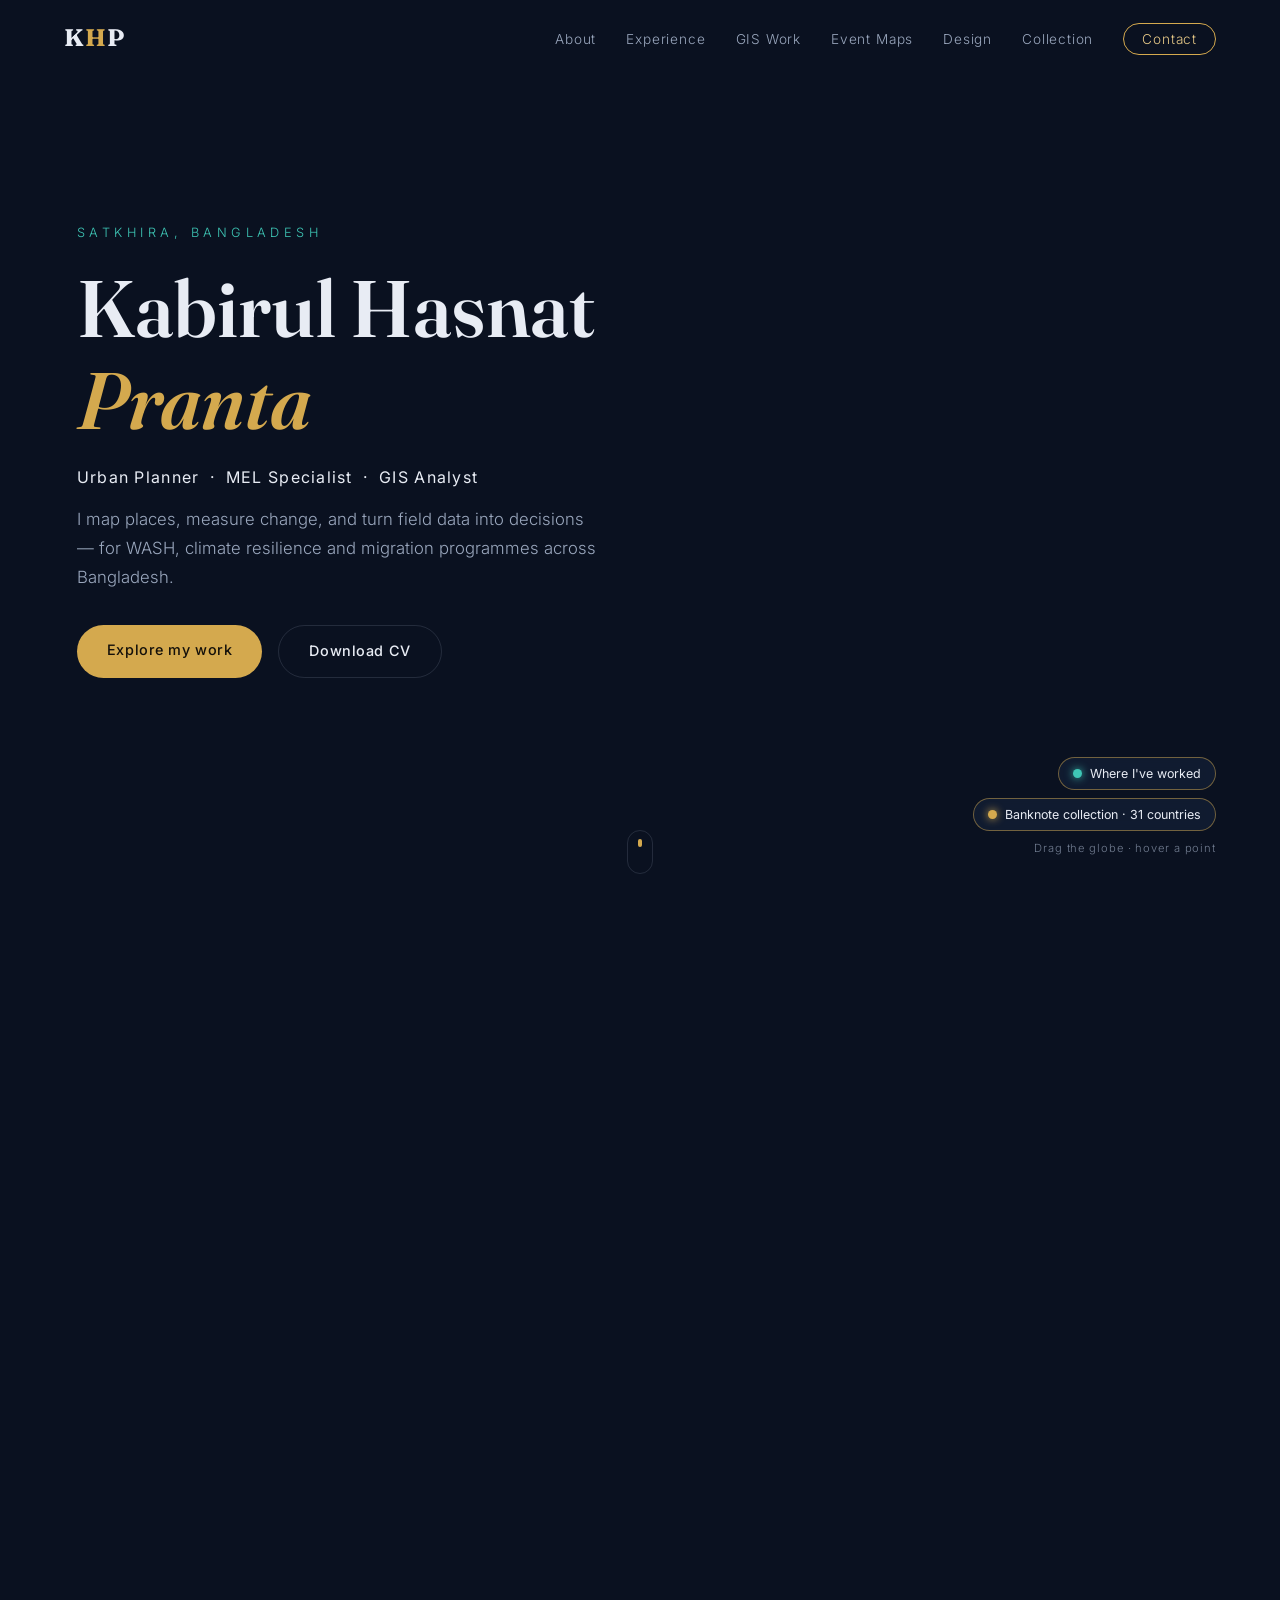
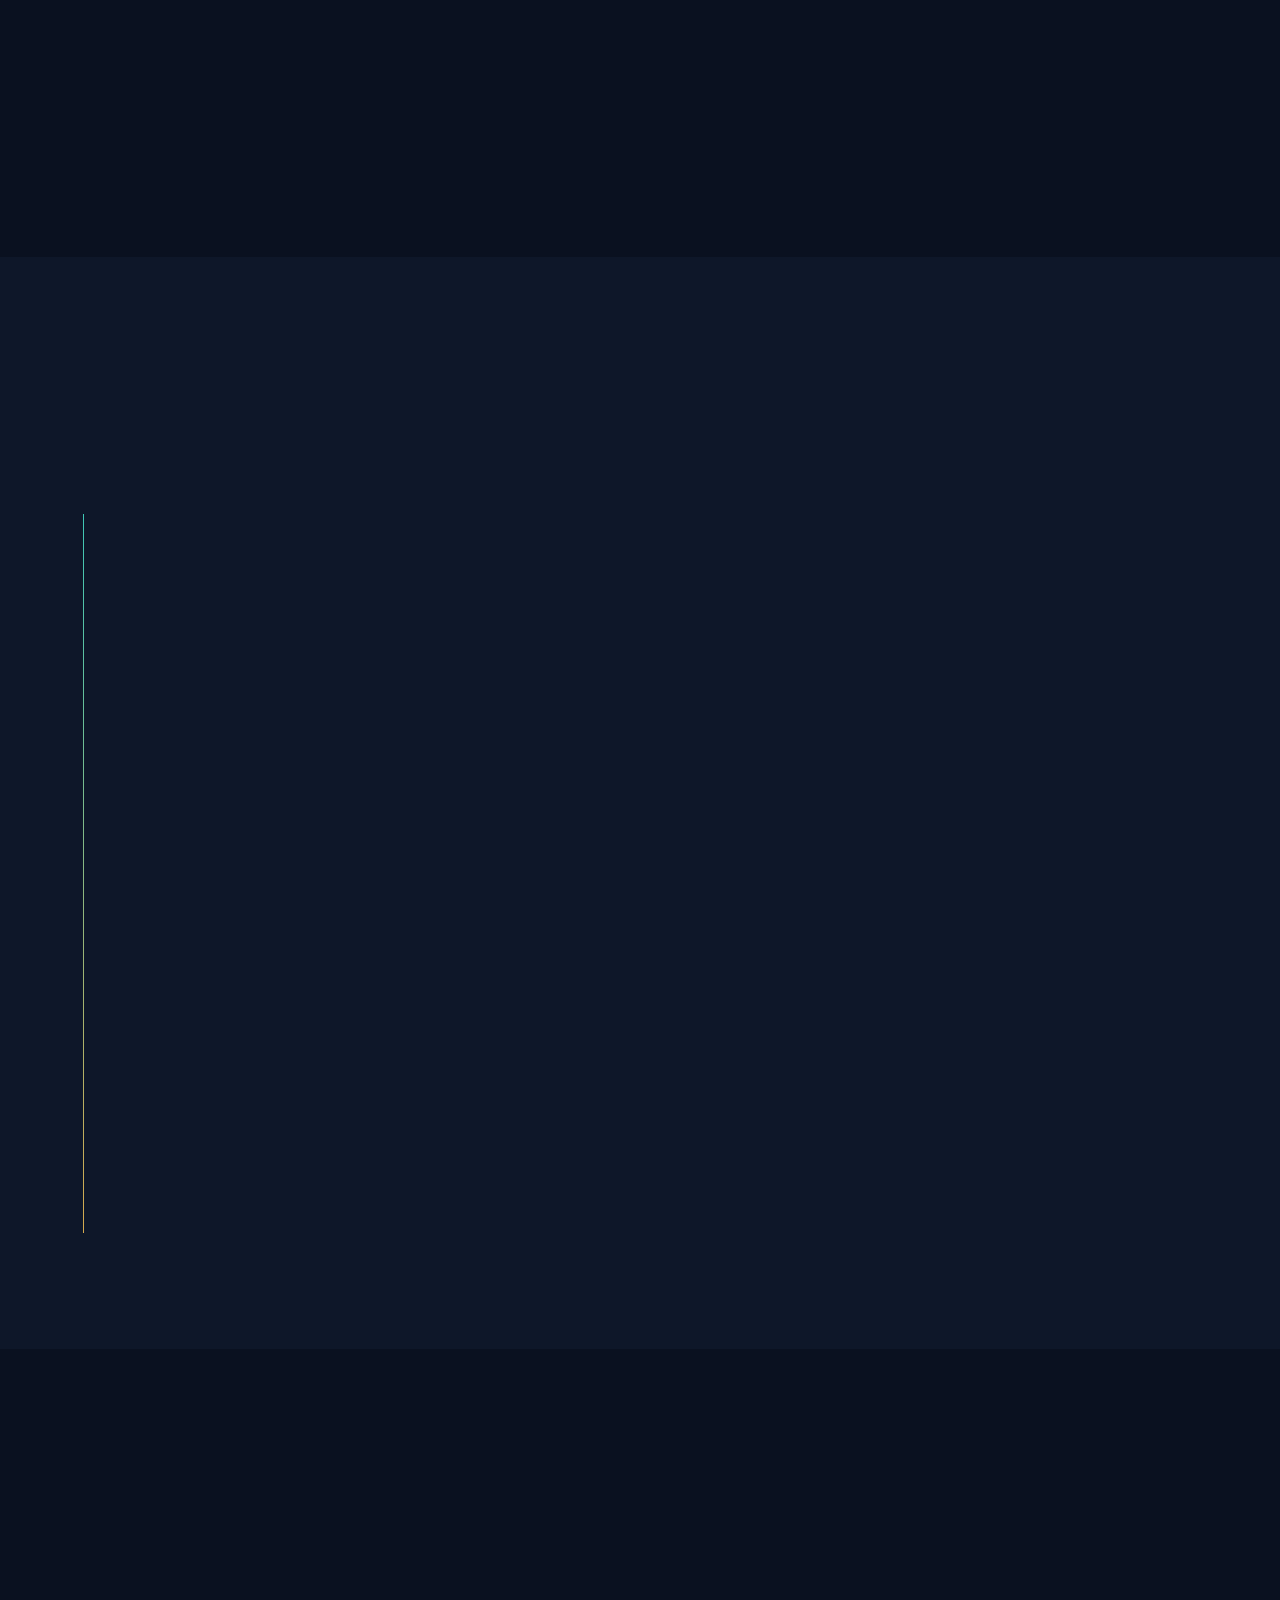
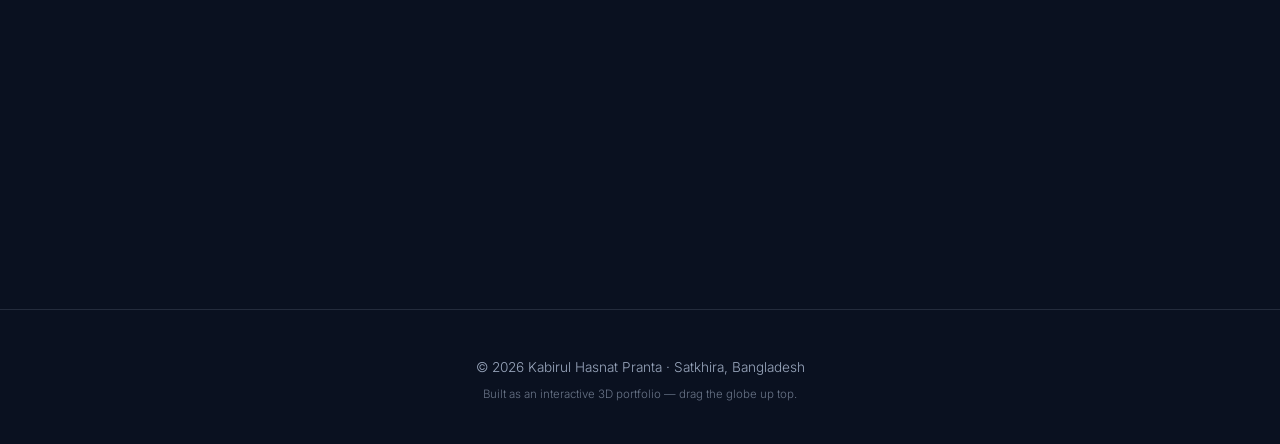
==== index.html @ 781f03a2 "3D interactive portfolio site Co-Authored-By: Claude Fable 5 <noreply@anthropic.com>" ====
<!DOCTYPE html>
<html lang="en">
<head>
<meta charset="UTF-8">
<meta name="viewport" content="width=device-width, initial-scale=1.0">
<title>Kabirul Hasnat Pranta — Urban Planner · MEL Specialist · GIS Analyst</title>
<meta name="description" content="Portfolio of Kabirul Hasnat Pranta — urban planner and MEL specialist working in WASH, climate change and migration. GIS mapping, data visualization, event map design and a world banknote collection.">
<link rel="preconnect" href="https://fonts.googleapis.com">
<link rel="preconnect" href="https://fonts.gstatic.com" crossorigin>
<link href="https://fonts.googleapis.com/css2?family=Fraunces:opsz,wght@9..144,400;9..144,600;9..144,700&family=Inter:wght@300;400;500;600&display=swap" rel="stylesheet">
<link rel="stylesheet" href="css/style.css">
<link rel="icon" href="data:image/svg+xml,<svg xmlns='http://www.w3.org/2000/svg' viewBox='0 0 100 100'><text y='0.9em' font-size='90'>🌏</text></svg>">
</head>
<body>

<div id="progress-bar"></div>

<nav id="navbar">
  <a href="#top" class="nav-logo">K<span>H</span>P</a>
  <button id="nav-toggle" aria-label="Menu"><span></span><span></span><span></span></button>
  <ul id="nav-links">
    <li><a href="#about">About</a></li>
    <li><a href="#experience">Experience</a></li>
    <li><a href="#gis">GIS Work</a></li>
    <li><a href="#eventmaps">Event Maps</a></li>
    <li><a href="#design">Design</a></li>
    <li><a href="#collection">Collection</a></li>
    <li><a href="#contact" class="nav-cta">Contact</a></li>
  </ul>
</nav>

<!-- ============ HERO ============ -->
<header id="top" class="hero">
  <canvas id="globe-canvas"></canvas>
  <div id="globe-tooltip" role="tooltip"></div>

  <div class="hero-content">
    <p class="hero-kicker">Satkhira, Bangladesh</p>
    <h1>Kabirul Hasnat<br><em>Pranta</em></h1>
    <p class="hero-roles">Urban Planner &nbsp;·&nbsp; MEL Specialist &nbsp;·&nbsp; GIS Analyst</p>
    <p class="hero-tagline">I map places, measure change, and turn field data into decisions —
    for WASH, climate resilience and migration programmes across Bangladesh.</p>
    <div class="hero-actions">
      <a class="btn btn-primary" href="#gis">Explore my work</a>
      <a class="btn btn-ghost" href="assets/files/Kabirul_Hasnat_Pranta_CV.pdf" download>Download CV</a>
    </div>
  </div>

  <div class="globe-legend">
    <button class="legend-btn active" data-layer="work"><span class="dot dot-teal"></span>Where I've worked</button>
    <button class="legend-btn active" data-layer="notes"><span class="dot dot-gold"></span>Banknote collection · 31 countries</button>
    <p class="globe-hint">Drag the globe · hover a point</p>
  </div>

  <a href="#about" class="scroll-cue" aria-label="Scroll down"><span></span></a>
</header>

<main>

<!-- ============ ABOUT ============ -->
<section id="about" class="section">
  <div class="section-head reveal">
    <p class="section-kicker">01 — About</p>
    <h2>Planning with evidence,<br>from the ward level up</h2>
  </div>
  <div class="about-grid">
    <div class="about-text reveal">
      <p>I'm an urban and regional planner (B.URP, KUET) with <strong>6+ years across NGOs and consultancies</strong>,
      currently coordinating Monitoring, Evaluation &amp; Learning for <strong>GO4IMPact</strong> — a WaterAid–Swisscontact
      consortium programme funded by the Embassy of Switzerland — at Rupantar.</p>
      <p>My work sits where field reality meets data: designing MEL frameworks and survey tools, running data collection
      with ODK and KoboToolbox, analysing results in SPSS, and turning it all into maps, dashboards and reports that
      stakeholders actually use — from union parishads to international donors.</p>
      <p>Before this I worked as an urban planner on <strong>feasibility studies and GIS mapping projects</strong> for
      Dhaka's city corporations, the Rural Electrification Board, Bangladesh Red Crescent Society and the Urban
      Development Directorate — including drone surveys for the Bangladesh Coast Guard.</p>
    </div>
    <div class="about-stats reveal">
      <div class="stat-card"><span class="stat-num" data-count="6">0</span><span class="stat-plus">+</span><p>years of professional experience</p></div>
      <div class="stat-card"><span class="stat-num" data-count="15">0</span><span class="stat-plus">+</span><p>development &amp; infrastructure projects</p></div>
      <div class="stat-card"><span class="stat-num" data-count="25">0</span><span class="stat-plus">+</span><p>five-star freelance map commissions</p></div>
      <div class="stat-card"><span class="stat-num" data-count="145">0</span><span class="stat-plus"></span><p>banknotes catalogued from 31 countries</p></div>
    </div>
  </div>
  <div class="skills-band reveal">
    <div class="skill-group"><h4>Spatial</h4><p>ArcGIS · QGIS · ERDAS Imagine · Google Earth Engine · AutoCAD · Pix4D · Agisoft Metashape</p></div>
    <div class="skill-group"><h4>Data &amp; MEL</h4><p>SPSS · MS Access · ODK · KoboToolbox · Mergin Maps · Logical frameworks · Indicator design</p></div>
    <div class="skill-group"><h4>Design &amp; Reporting</h4><p>Adobe Photoshop · Illustrator · InDesign · Report writing · Data visualization</p></div>
  </div>
</section>

<!-- ============ EXPERIENCE ============ -->
<section id="experience" class="section section-alt">
  <div class="section-head reveal">
    <p class="section-kicker">02 — Experience</p>
    <h2>Where I've worked</h2>
  </div>
  <div class="timeline">
    <div class="timeline-item reveal">
      <div class="timeline-date">Apr 2024 — Present</div>
      <div class="timeline-body">
        <h3>Coordinator, MEL — Rupantar</h3>
        <p class="timeline-proj">GO4IMPact · WaterAid–Swisscontact consortium · Embassy of Switzerland</p>
        <p>Designing and running the MEL system for a multi-partner WASH and climate-resilience programme:
        performance indicators, data quality assurance, learning sessions and donor reporting.</p>
      </div>
    </div>
    <div class="timeline-item reveal">
      <div class="timeline-date">Aug 2022 — Mar 2024</div>
      <div class="timeline-body">
        <h3>Urban Planner — IMAGE Research &amp; Consultancy Ltd.</h3>
        <p class="timeline-proj">DNCC · DSCC · REB · BDRCS · UDD · Bangladesh Coast Guard</p>
        <p>GIS mapping of civil structures, feasibility studies for urban interchanges and underground power
        distribution, comprehensive development plans for nine upazilas, drone surveys and traffic studies.</p>
      </div>
    </div>
    <div class="timeline-item reveal">
      <div class="timeline-date">Feb 2022 — Jul 2022</div>
      <div class="timeline-body">
        <h3>Project Coordinator — IMAGE Research &amp; Consultancy Ltd.</h3>
        <p class="timeline-proj">DCNUP traffic study · Urban LEDS II open green space plan, Rajshahi</p>
        <p>Coordinated project activities, resources and stakeholder communication across two urban projects.</p>
      </div>
    </div>
    <div class="timeline-item reveal">
      <div class="timeline-date">Jul 2019 — Jan 2022</div>
      <div class="timeline-body">
        <h3>Monitoring &amp; Evaluation Officer — CRC, Khulna</h3>
        <p class="timeline-proj">Sanitation behaviour change in urban slums (JADE/JFGE) · SANDEE/ICIMOD research</p>
        <p>Ran the M&amp;E plan, workshops, FGDs and surveys; cleaned and validated field data and reported progress
        against the monitoring framework.</p>
      </div>
    </div>
  </div>
</section>

<!-- ============ GIS ============ -->
<section id="gis" class="section">
  <div class="section-head reveal">
    <p class="section-kicker">03 — GIS &amp; Spatial Analysis</p>
    <h2>Maps that answer questions</h2>
    <p class="section-sub">A selection of cartographic and analytical work — from programme activity mapping to
    storm-surge vulnerability modelling.</p>
  </div>

  <div class="featured-project reveal">
    <div class="featured-text">
      <h3>Cyclone shelter access &amp; storm-surge vulnerability</h3>
      <p class="featured-loc">Khontakata Union, Sarankhola Upazila, Bagerhat</p>
      <p>A full spatial vulnerability study of a coastal union on the edge of the Sundarbans: terrain elevation
      modelling, storm-surge inundation scenarios at 4&nbsp;m and 6&nbsp;m, physical and building vulnerability
      indices (PVI/BVI), and cyclone shelter service-area analysis identifying served, unserved and overserved
      communities.</p>
      <p class="featured-tools">ArcGIS · elevation modelling · service area analysis · risk indexing</p>
    </div>
    <div class="featured-gallery" id="featured-gis"></div>
  </div>

  <div class="gallery-grid" id="gis-grid"></div>
</section>

<!-- ============ EVENT MAPS ============ -->
<section id="eventmaps" class="section section-alt">
  <div class="section-head reveal">
    <p class="section-kicker">04 — Freelance Event Maps</p>
    <h2>Cartography for a global clientele</h2>
    <p class="section-sub">As a freelancer on Fiverr I completed <strong>25+ event map commissions — every one rated
    five stars</strong> — turning venue sketches and site plans into clear, festival-ready maps for clients in the
    United States and beyond.</p>
  </div>
  <div class="gallery-grid gallery-wide" id="event-grid"></div>
  <p class="section-note reveal">Selected client work shown with identifying details as delivered. Freelance services returning soon.</p>
</section>

<!-- ============ DESIGN ============ -->
<section id="design" class="section">
  <div class="section-head reveal">
    <p class="section-kicker">05 — Design for Development</p>
    <h2>Communication that reaches the field</h2>
    <p class="section-sub">Banners, posters and event material designed in Adobe Illustrator, Photoshop and InDesign
    for programme events and campaigns.</p>
  </div>
  <div class="gallery-grid gallery-design" id="design-grid"></div>
</section>

<!-- ============ REPORTS ============ -->
<section id="reports" class="section section-alt">
  <div class="section-head reveal">
    <p class="section-kicker">06 — Research &amp; Reporting</p>
    <h2>From field data to findings</h2>
  </div>
  <div class="report-cards">
    <div class="report-card reveal">
      <div class="report-icon">📄</div>
      <h3>PWVA Report — Satkhira Municipality, Ward 8</h3>
      <p>Ward-level vulnerability assessment combining household data, spatial analysis and community consultation
      under the GO4IMPact programme.</p>
      <span class="report-tag">MEL · WASH · climate resilience</span>
    </div>
    <div class="report-card reveal">
      <div class="report-icon">🚦</div>
      <h3>Traffic Impact Assessment — Final Report</h3>
      <p>Transport analysis supporting junction design and feasibility work in Dhaka, from survey design through
      data analysis to recommendations.</p>
      <span class="report-tag">Urban planning · transport</span>
    </div>
    <div class="report-card reveal">
      <div class="report-icon">🎓</div>
      <h3>Post-migration socio-economic lifestyles</h3>
      <p>Undergraduate thesis exploring how displaced households in Sarankhola rebuild livelihoods after migration —
      the same coastal geography as my vulnerability mapping work.</p>
      <span class="report-tag">Research · migration</span>
    </div>
  </div>
  <p class="section-note reveal">Full reports available on request.</p>
</section>

<!-- ============ COLLECTION ============ -->
<section id="collection" class="section collection-section">
  <div class="section-head reveal">
    <p class="section-kicker">07 — Beyond Work</p>
    <h2>The world, in banknotes</h2>
    <p class="section-sub">A private numismatic collection of <strong>145 catalogued banknotes from 31 countries</strong> —
    each one photographed, researched and arranged into curated collages. The same instinct that drives my mapping:
    document the world carefully, then make it legible.</p>
  </div>

  <div class="collection-filters reveal">
    <button class="filter-btn active" data-filter="all">All</button>
    <button class="filter-btn" data-filter="bd">Bangladesh</button>
    <button class="filter-btn" data-filter="world">Around the world</button>
    <button class="filter-btn" data-filter="theme">Themes</button>
    <button class="filter-btn" data-filter="denom">Denominations</button>
  </div>
  <div class="gallery-grid gallery-collages" id="collage-grid"></div>
</section>

<!-- ============ CONTACT ============ -->
<section id="contact" class="section section-contact">
  <div class="section-head reveal">
    <p class="section-kicker">08 — Contact</p>
    <h2>Let's work together</h2>
    <p class="section-sub">Open to roles and consultancies in MEL, GIS and urban planning — WASH, climate change
    and migration programmes especially.</p>
  </div>
  <div class="contact-cards reveal">
    <a class="contact-card" href="mailto:hasnatpranta@gmail.com">
      <span class="contact-label">Email</span>
      <span class="contact-value">hasnatpranta@gmail.com</span>
    </a>
    <a class="contact-card" href="tel:+8801743644442">
      <span class="contact-label">Phone / WhatsApp</span>
      <span class="contact-value">+880 1743 644442</span>
    </a>
    <a class="contact-card" href="assets/files/Kabirul_Hasnat_Pranta_CV.pdf" download>
      <span class="contact-label">Curriculum Vitae</span>
      <span class="contact-value">Download PDF ↓</span>
    </a>
  </div>
</section>

</main>

<footer>
  <p>© 2026 Kabirul Hasnat Pranta · Satkhira, Bangladesh</p>
  <p class="footer-fine">Built as an interactive 3D portfolio — drag the globe up top.</p>
</footer>

<!-- ============ LIGHTBOX ============ -->
<div id="lightbox" aria-hidden="true">
  <button id="lb-close" aria-label="Close">×</button>
  <button id="lb-prev" aria-label="Previous">‹</button>
  <figure>
    <img id="lb-img" src="" alt="">
    <figcaption id="lb-caption"></figcaption>
  </figure>
  <button id="lb-next" aria-label="Next">›</button>
</div>

<script type="importmap">
{ "imports": { "three": "https://cdn.jsdelivr.net/npm/three@0.160.0/build/three.module.js" } }
</script>
<script type="module" src="js/main.js"></script>
</body>
</html>
---- css/style.css ----
/* ============ BASE ============ */
:root {
  --bg: #0a1120;
  --bg-alt: #0e1729;
  --panel: #131f36;
  --ink: #e8ecf4;
  --ink-dim: #9aa7bd;
  --gold: #d4a94e;
  --gold-soft: #e7c987;
  --teal: #3ec6b5;
  --line: rgba(154, 167, 189, .18);
  --serif: "Fraunces", Georgia, "Times New Roman", serif;
  --sans: "Inter", "Segoe UI", system-ui, sans-serif;
}
* { margin: 0; padding: 0; box-sizing: border-box; }
html { scroll-behavior: smooth; }
body {
  background: var(--bg);
  color: var(--ink);
  font-family: var(--sans);
  font-weight: 300;
  line-height: 1.7;
  overflow-x: hidden;
}
h1, h2, h3 { font-family: var(--serif); font-weight: 600; line-height: 1.15; }
a { color: inherit; text-decoration: none; }
img { max-width: 100%; display: block; }
strong { font-weight: 600; color: var(--ink); }

#progress-bar {
  position: fixed; top: 0; left: 0; height: 3px; width: 0;
  background: linear-gradient(90deg, var(--teal), var(--gold));
  z-index: 200;
}

/* ============ NAV ============ */
#navbar {
  position: fixed; top: 0; left: 0; right: 0; z-index: 100;
  display: flex; align-items: center; justify-content: space-between;
  padding: 18px 5vw;
  transition: background .3s, box-shadow .3s, padding .3s;
}
#navbar::before {
  content: ""; position: absolute; inset: 0; z-index: -1;
  background: rgba(10, 17, 32, .88); backdrop-filter: blur(12px);
  opacity: 0; transition: opacity .3s;
}
#navbar.scrolled { box-shadow: 0 1px 0 var(--line); padding: 12px 5vw; }
#navbar.scrolled::before { opacity: 1; }
.nav-logo {
  font-family: var(--serif); font-size: 1.5rem; font-weight: 700; letter-spacing: .04em;
  margin-right: 28px;
}
.nav-logo span { color: var(--gold); }
#nav-links { display: flex; gap: clamp(14px, 2.4vw, 30px); list-style: none; align-items: center; }
#nav-links a { font-size: .85rem; letter-spacing: .06em; color: var(--ink-dim); transition: color .2s; white-space: nowrap; }
#nav-links a:hover { color: var(--ink); }
.nav-cta {
  border: 1px solid var(--gold); color: var(--gold-soft) !important;
  padding: 7px 18px; border-radius: 999px; transition: background .2s;
}
.nav-cta:hover { background: rgba(212, 169, 78, .12); }
#nav-toggle { display: none; background: none; border: none; cursor: pointer; }
#nav-toggle span { display: block; width: 24px; height: 2px; background: var(--ink); margin: 5px 0; transition: .3s; }

/* ============ HERO ============ */
.hero {
  position: relative; min-height: 100vh;
  display: flex; align-items: center;
  padding: 0 6vw;
}
#globe-canvas {
  position: absolute; inset: 0; width: 100%; height: 100%;
  cursor: grab;
}
#globe-canvas.dragging { cursor: grabbing; }
.hero-content { position: relative; max-width: 640px; pointer-events: none; z-index: 2; }
.hero-content a { pointer-events: auto; }
.hero-kicker {
  font-size: .8rem; letter-spacing: .35em; text-transform: uppercase; color: var(--teal);
  margin-bottom: 18px;
}
.hero h1 { font-size: clamp(2.8rem, 7vw, 5rem); }
.hero h1 em { color: var(--gold); font-style: italic; }
.hero-roles { margin-top: 18px; font-size: 1rem; letter-spacing: .08em; color: var(--ink); font-weight: 400; }
.hero-tagline { margin-top: 14px; color: var(--ink-dim); font-size: 1.05rem; max-width: 520px; }
.hero-actions { margin-top: 34px; display: flex; gap: 16px; flex-wrap: wrap; }
.btn {
  display: inline-block; padding: 13px 30px; border-radius: 999px;
  font-size: .9rem; font-weight: 500; letter-spacing: .04em; transition: transform .2s, box-shadow .2s, background .2s;
}
.btn-primary { background: var(--gold); color: #14100a; }
.btn-primary:hover { transform: translateY(-2px); box-shadow: 0 8px 28px rgba(212, 169, 78, .35); }
.btn-ghost { border: 1px solid var(--line); color: var(--ink); }
.btn-ghost:hover { border-color: var(--teal); color: var(--teal); }

.globe-legend {
  position: absolute; right: 5vw; bottom: 42px; z-index: 2;
  display: flex; flex-direction: column; gap: 8px; align-items: flex-end;
}
.legend-btn {
  display: flex; align-items: center; gap: 8px;
  background: rgba(19, 31, 54, .75); backdrop-filter: blur(8px);
  border: 1px solid var(--line); color: var(--ink-dim);
  font-family: var(--sans); font-size: .78rem; padding: 8px 14px; border-radius: 999px;
  cursor: pointer; transition: .2s;
}
.legend-btn.active { color: var(--ink); border-color: rgba(212, 169, 78, .5); }
.legend-btn:not(.active) { opacity: .45; }
.dot { width: 9px; height: 9px; border-radius: 50%; }
.dot-teal { background: var(--teal); box-shadow: 0 0 8px var(--teal); }
.dot-gold { background: var(--gold); box-shadow: 0 0 8px var(--gold); }
.globe-hint { font-size: .7rem; color: var(--ink-dim); opacity: .7; letter-spacing: .08em; }

#globe-tooltip {
  position: absolute; z-index: 5; pointer-events: none;
  background: rgba(14, 23, 41, .95); border: 1px solid var(--line);
  padding: 8px 14px; border-radius: 8px; font-size: .8rem;
  opacity: 0; transform: translate(-50%, -130%); transition: opacity .15s;
  white-space: nowrap;
}
#globe-tooltip.visible { opacity: 1; }
#globe-tooltip .tt-title { font-weight: 600; color: var(--gold-soft); }
#globe-tooltip .tt-sub { color: var(--ink-dim); font-size: .72rem; }

.scroll-cue {
  position: absolute; left: 50%; bottom: 26px; transform: translateX(-50%); z-index: 2;
  width: 26px; height: 44px; border: 1.5px solid var(--line); border-radius: 999px;
}
.scroll-cue span {
  position: absolute; left: 50%; top: 8px; width: 4px; height: 8px; margin-left: -2px;
  background: var(--gold); border-radius: 2px; animation: cue 1.8s infinite;
}
@keyframes cue { 0% { transform: translateY(0); opacity: 1; } 70% { transform: translateY(16px); opacity: 0; } 100% { opacity: 0; } }

/* ============ SECTIONS ============ */
.section { padding: 110px 6vw; max-width: 1300px; margin: 0 auto; }
.section-alt { position: relative; }
.section-alt::before {
  content: ""; position: absolute; inset: 0; background: var(--bg-alt);
  left: 50%; transform: translateX(-50%); width: 100vw; z-index: -1;
}
.section-kicker {
  font-size: .75rem; letter-spacing: .35em; text-transform: uppercase; color: var(--teal);
  margin-bottom: 14px;
}
.section-head h2 { font-size: clamp(1.9rem, 4vw, 2.9rem); max-width: 700px; }
.section-sub { margin-top: 16px; color: var(--ink-dim); max-width: 640px; }
.section-head { margin-bottom: 54px; }
.section-note { margin-top: 30px; font-size: .82rem; color: var(--ink-dim); font-style: italic; }

.reveal { opacity: 0; transform: translateY(28px); transition: opacity .7s ease, transform .7s ease; }
.reveal.in { opacity: 1; transform: none; }

/* ============ ABOUT ============ */
.about-grid { display: grid; grid-template-columns: 1.3fr 1fr; gap: 60px; align-items: start; }
.about-text p + p { margin-top: 18px; }
.about-text { color: var(--ink-dim); }
.about-stats { display: grid; grid-template-columns: 1fr 1fr; gap: 16px; }
.stat-card {
  background: var(--panel); border: 1px solid var(--line); border-radius: 14px;
  padding: 22px 20px; transition: transform .25s, border-color .25s;
}
.stat-card:hover { transform: translateY(-4px); border-color: rgba(212, 169, 78, .45); }
.stat-num { font-family: var(--serif); font-size: 2.4rem; color: var(--gold); font-weight: 700; }
.stat-plus { font-family: var(--serif); font-size: 1.6rem; color: var(--gold); }
.stat-card p { font-size: .8rem; color: var(--ink-dim); margin-top: 4px; line-height: 1.45; }

.skills-band {
  margin-top: 60px; display: grid; grid-template-columns: repeat(3, 1fr); gap: 26px;
  border-top: 1px solid var(--line); padding-top: 40px;
}
.skill-group h4 {
  font-family: var(--sans); font-size: .75rem; letter-spacing: .25em; text-transform: uppercase;
  color: var(--gold-soft); margin-bottom: 10px; font-weight: 600;
}
.skill-group p { font-size: .88rem; color: var(--ink-dim); }

/* ============ TIMELINE ============ */
.timeline { position: relative; padding-left: 30px; }
.timeline::before {
  content: ""; position: absolute; left: 6px; top: 6px; bottom: 6px; width: 1px;
  background: linear-gradient(var(--teal), var(--gold));
}
.timeline-item { position: relative; padding: 0 0 46px 34px; }
.timeline-item::before {
  content: ""; position: absolute; left: -30px; top: 6px; width: 13px; height: 13px;
  border-radius: 50%; background: var(--bg); border: 2.5px solid var(--teal);
  transform: translateX(30px);
}
.timeline-item:nth-child(even)::before { border-color: var(--gold); }
.timeline-date { font-size: .78rem; letter-spacing: .18em; text-transform: uppercase; color: var(--teal); margin-bottom: 8px; }
.timeline-body h3 { font-size: 1.3rem; }
.timeline-proj { font-size: .82rem; color: var(--gold-soft); margin: 6px 0 10px; }
.timeline-body p:last-child { color: var(--ink-dim); font-size: .95rem; max-width: 720px; }

/* ============ FEATURED PROJECT ============ */
.featured-project {
  display: grid; grid-template-columns: 1fr 1.4fr; gap: 44px;
  background: var(--panel); border: 1px solid var(--line); border-radius: 20px;
  padding: 42px; margin-bottom: 60px;
}
.featured-text h3 { font-size: 1.6rem; }
.featured-loc { color: var(--teal); font-size: .85rem; margin: 8px 0 16px; letter-spacing: .05em; }
.featured-text p { color: var(--ink-dim); font-size: .95rem; }
.featured-tools { margin-top: 18px; font-size: .78rem; color: var(--gold-soft); letter-spacing: .05em; }
.featured-gallery { display: grid; grid-template-columns: repeat(3, 1fr); gap: 12px; align-content: start; }
.featured-gallery .g-item:first-child { grid-column: span 3; }

/* ============ GALLERIES ============ */
.gallery-grid { display: grid; grid-template-columns: repeat(4, 1fr); gap: 18px; }
.gallery-wide { grid-template-columns: repeat(3, 1fr); }
.gallery-design { grid-template-columns: repeat(4, 1fr); }
.gallery-collages { grid-template-columns: repeat(4, 1fr); }
.g-item {
  position: relative; border-radius: 12px; overflow: hidden; cursor: zoom-in;
  border: 1px solid var(--line); background: var(--panel);
  opacity: 0; transform: translateY(24px); transition: opacity .6s ease, transform .6s ease, box-shadow .3s;
}
.g-item.in { opacity: 1; transform: none; }
.g-item img { width: 100%; height: 100%; object-fit: cover; aspect-ratio: 4/3.1; transition: transform .5s ease; }
.gallery-design .g-item img { aspect-ratio: 3/4; object-fit: cover; object-position: top; }
.g-item:hover img { transform: scale(1.05); }
.g-item:hover { box-shadow: 0 14px 40px rgba(0, 0, 0, .45); }
.g-item .g-label {
  position: absolute; inset: auto 0 0 0; padding: 30px 14px 12px;
  background: linear-gradient(transparent, rgba(6, 10, 20, .92));
  font-size: .78rem; color: var(--ink); opacity: 0; transform: translateY(6px);
  transition: opacity .3s, transform .3s;
}
.g-item:hover .g-label { opacity: 1; transform: none; }
.g-item.hidden { display: none; }

/* ============ REPORTS ============ */
.report-cards { display: grid; grid-template-columns: repeat(3, 1fr); gap: 22px; }
.report-card {
  background: var(--panel); border: 1px solid var(--line); border-radius: 16px; padding: 30px;
  transition: transform .25s, border-color .25s;
}
.report-card:hover { transform: translateY(-5px); border-color: rgba(62, 198, 181, .4); }
.report-icon { font-size: 1.8rem; margin-bottom: 14px; }
.report-card h3 { font-size: 1.15rem; margin-bottom: 10px; }
.report-card p { font-size: .88rem; color: var(--ink-dim); }
.report-tag {
  display: inline-block; margin-top: 16px; font-size: .7rem; letter-spacing: .12em;
  text-transform: uppercase; color: var(--teal); border: 1px solid rgba(62, 198, 181, .35);
  padding: 4px 12px; border-radius: 999px;
}

/* ============ COLLECTION ============ */
.collection-filters { display: flex; gap: 10px; flex-wrap: wrap; margin-bottom: 34px; }
.filter-btn {
  background: none; border: 1px solid var(--line); color: var(--ink-dim);
  font-family: var(--sans); font-size: .82rem; padding: 8px 20px; border-radius: 999px;
  cursor: pointer; transition: .2s;
}
.filter-btn:hover { color: var(--ink); }
.filter-btn.active { background: var(--gold); border-color: var(--gold); color: #14100a; font-weight: 500; }
.gallery-collages .g-item img { aspect-ratio: 4/3.3; }

/* ============ CONTACT ============ */
.section-contact { text-align: center; }
.section-contact .section-head h2, .section-contact .section-sub { margin-left: auto; margin-right: auto; }
.contact-cards { display: flex; gap: 20px; justify-content: center; flex-wrap: wrap; margin-top: 10px; }
.contact-card {
  background: var(--panel); border: 1px solid var(--line); border-radius: 16px;
  padding: 26px 38px; min-width: 240px; transition: transform .25s, border-color .25s;
  display: flex; flex-direction: column; gap: 6px;
}
.contact-card:hover { transform: translateY(-4px); border-color: var(--gold); }
.contact-label { font-size: .7rem; letter-spacing: .25em; text-transform: uppercase; color: var(--ink-dim); }
.contact-value { font-size: 1rem; color: var(--gold-soft); font-weight: 500; }

footer { text-align: center; padding: 46px 6vw 40px; border-top: 1px solid var(--line); color: var(--ink-dim); font-size: .85rem; }
.footer-fine { margin-top: 6px; font-size: .72rem; opacity: .65; }

/* ============ LIGHTBOX ============ */
#lightbox {
  position: fixed; inset: 0; z-index: 300; background: rgba(5, 8, 16, .96);
  display: none; align-items: center; justify-content: center;
}
#lightbox.open { display: flex; }
#lightbox figure { max-width: 88vw; max-height: 88vh; text-align: center; }
#lb-img { max-width: 88vw; max-height: 80vh; object-fit: contain; margin: 0 auto; border-radius: 8px; }
#lb-caption { margin-top: 14px; color: var(--ink-dim); font-size: .88rem; }
#lightbox button {
  position: absolute; background: none; border: none; color: var(--ink); cursor: pointer;
  font-size: 2.6rem; line-height: 1; opacity: .7; transition: opacity .2s; font-family: var(--serif);
}
#lightbox button:hover { opacity: 1; }
#lb-close { top: 22px; right: 34px; }
#lb-prev { left: 24px; top: 50%; transform: translateY(-50%); }
#lb-next { right: 24px; top: 50%; transform: translateY(-50%); }

/* ============ RESPONSIVE ============ */
@media (max-width: 1024px) {
  .gallery-grid { grid-template-columns: repeat(3, 1fr); }
  .gallery-design { grid-template-columns: repeat(3, 1fr); }
  .featured-project { grid-template-columns: 1fr; }
  .about-grid { grid-template-columns: 1fr; }
  .skills-band { grid-template-columns: 1fr; gap: 20px; }
  .report-cards { grid-template-columns: 1fr; }
}
@media (max-width: 860px) {
  #nav-toggle { display: block; z-index: 110; }
  #nav-links {
    position: fixed; inset: 0; background: rgba(10, 17, 32, .97); backdrop-filter: blur(10px);
    flex-direction: column; justify-content: center; gap: 34px;
    transform: translateY(-100%); transition: transform .35s ease;
  }
  #nav-links.open { transform: none; }
  #nav-links a { font-size: 1.1rem; }
}
@media (max-width: 720px) {
  .hero { padding-top: 90px; align-items: flex-start; }
  .hero-content { margin-top: 8vh; }
  .globe-legend { right: 4vw; bottom: 20px; align-items: flex-start; left: 4vw; }
  .globe-hint { display: none; }
  .scroll-cue { display: none; }
  .section { padding: 80px 6vw; }
  .gallery-grid, .gallery-wide, .gallery-design, .gallery-collages { grid-template-columns: repeat(2, 1fr); }
  .featured-gallery { grid-template-columns: repeat(2, 1fr); }
  .featured-gallery .g-item:first-child { grid-column: span 2; }
  .featured-project { padding: 26px; }
  .contact-card { width: 100%; }
}
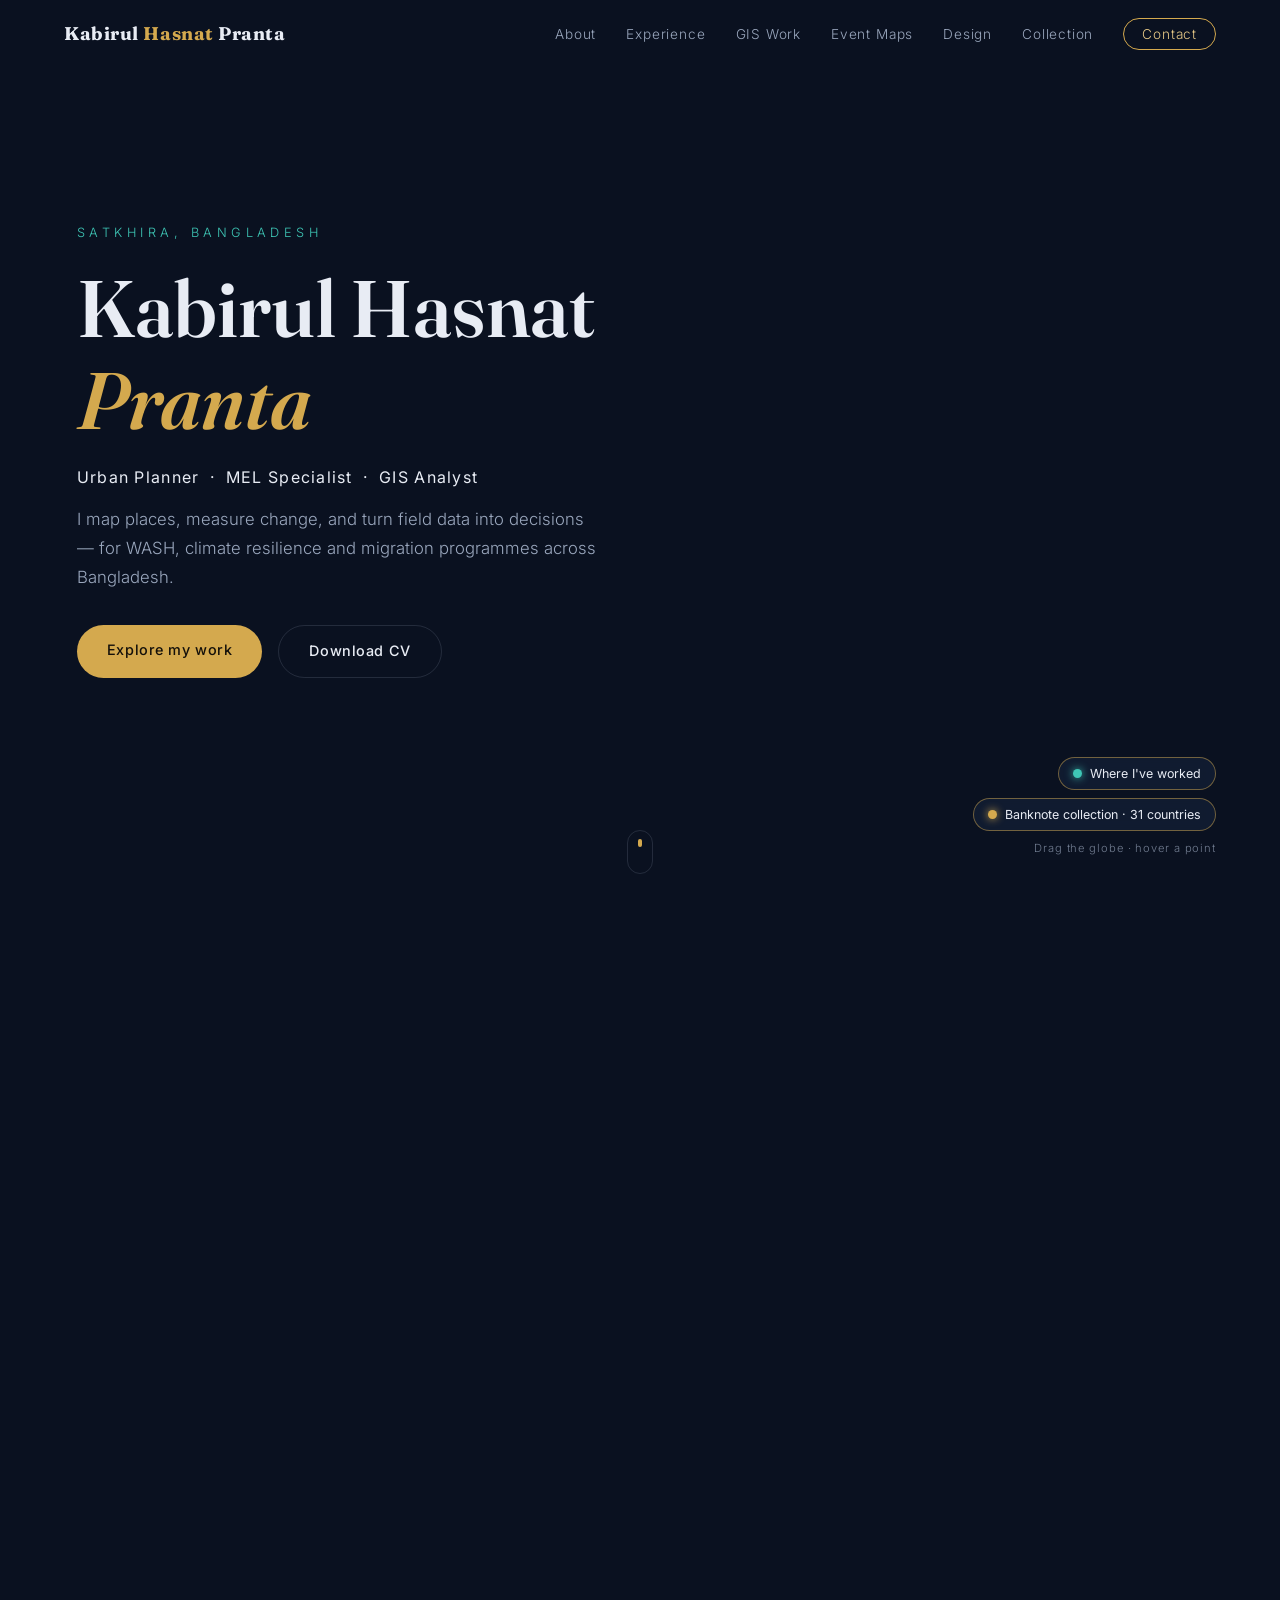
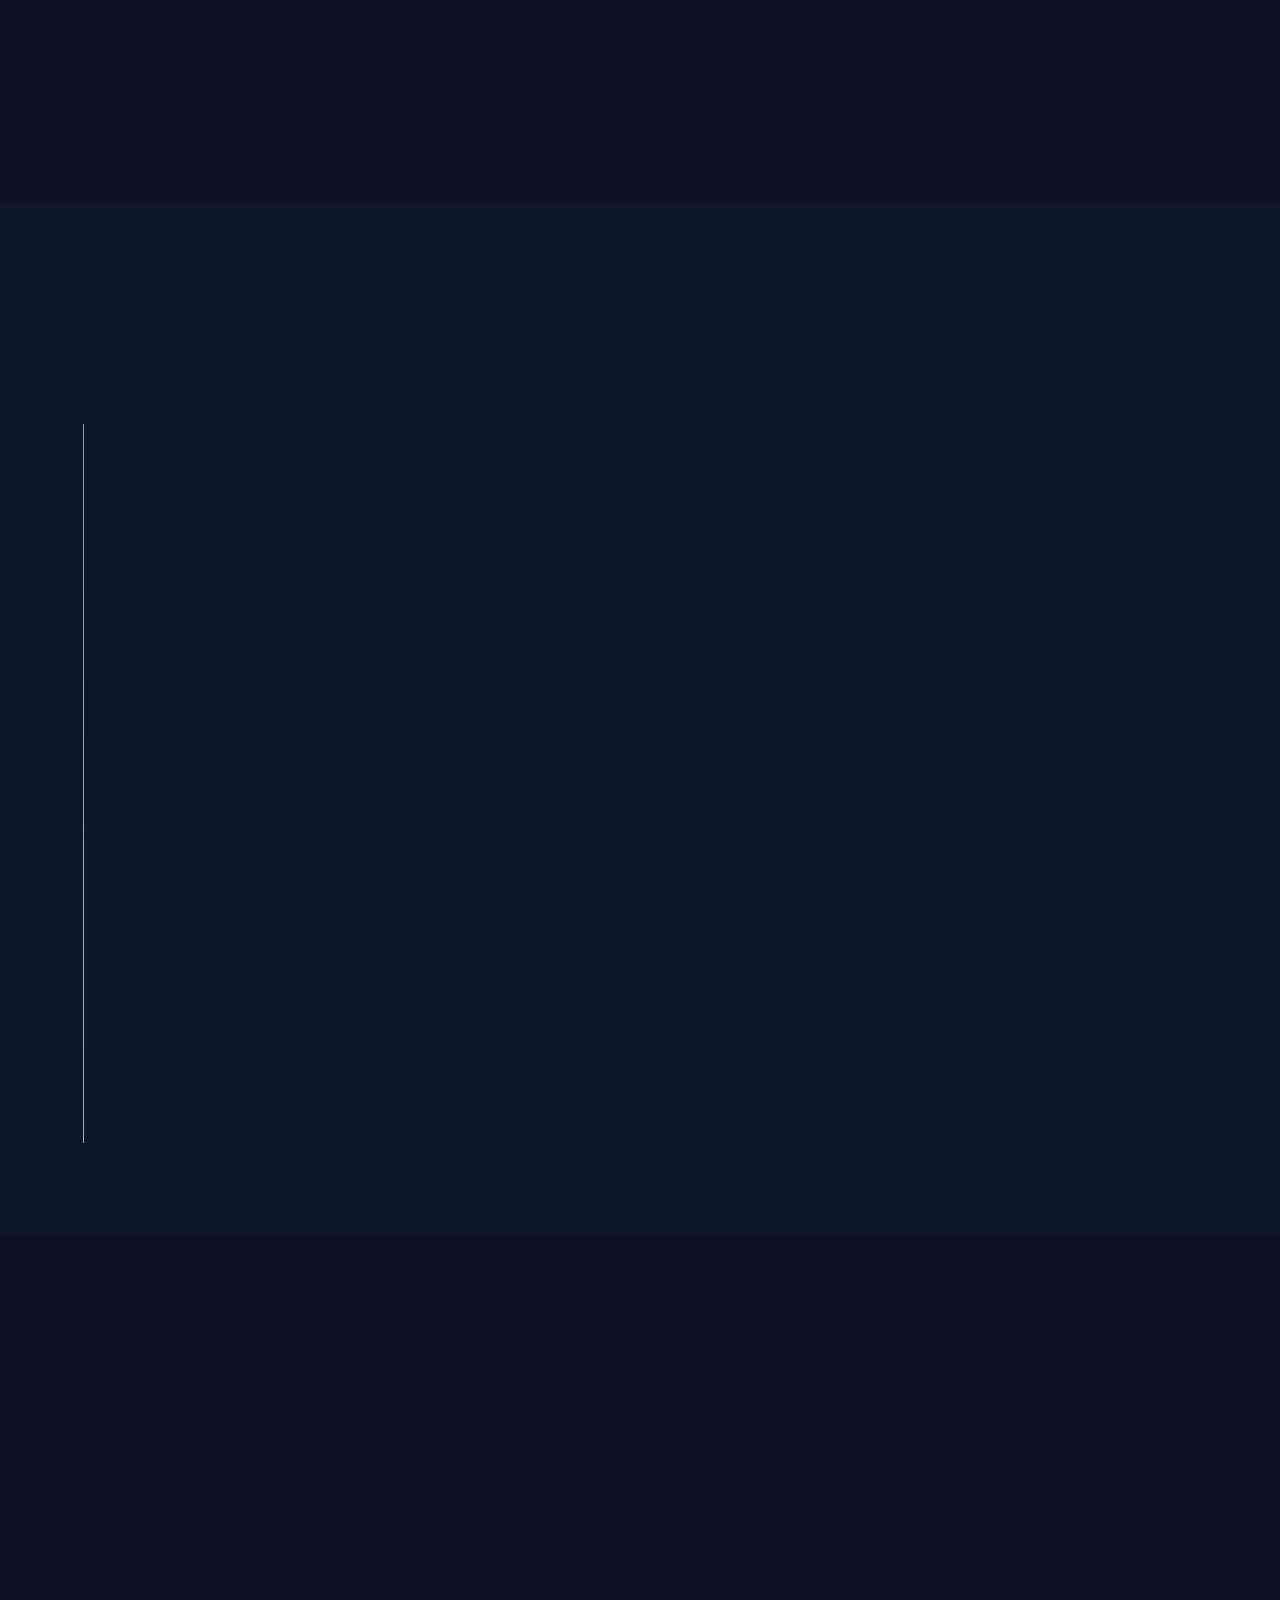
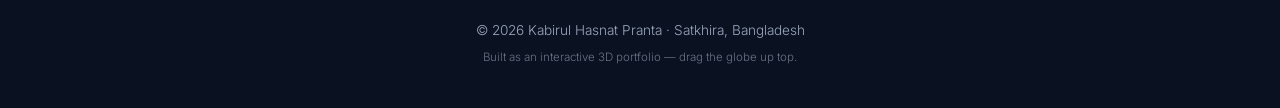
==== commit 17ac1552: "Restructure: collection subpage with collapsible groups, mobile fixes, tighter spacing - Home page n" ====
--- a/index.html
+++ b/index.html
@@ -16,7 +16,7 @@
 <div id="progress-bar"></div>
 
 <nav id="navbar">
-  <a href="#top" class="nav-logo">K<span>H</span>P</a>
+  <a href="#top" class="nav-logo">Kabirul <span>Hasnat</span> Pranta</a>
   <button id="nav-toggle" aria-label="Menu"><span></span><span></span><span></span></button>
   <ul id="nav-links">
     <li><a href="#about">About</a></li>
@@ -24,7 +24,7 @@
     <li><a href="#gis">GIS Work</a></li>
     <li><a href="#eventmaps">Event Maps</a></li>
     <li><a href="#design">Design</a></li>
-    <li><a href="#collection">Collection</a></li>
+    <li><a href="collection.html">Collection</a></li>
     <li><a href="#contact" class="nav-cta">Contact</a></li>
   </ul>
 </nav>
@@ -191,21 +191,18 @@
   </div>
   <div class="report-cards">
     <div class="report-card reveal">
-      <div class="report-icon">📄</div>
       <h3>PWVA Report — Satkhira Municipality, Ward 8</h3>
       <p>Ward-level vulnerability assessment combining household data, spatial analysis and community consultation
       under the GO4IMPact programme.</p>
       <span class="report-tag">MEL · WASH · climate resilience</span>
     </div>
     <div class="report-card reveal">
-      <div class="report-icon">🚦</div>
       <h3>Traffic Impact Assessment — Final Report</h3>
       <p>Transport analysis supporting junction design and feasibility work in Dhaka, from survey design through
       data analysis to recommendations.</p>
       <span class="report-tag">Urban planning · transport</span>
     </div>
     <div class="report-card reveal">
-      <div class="report-icon">🎓</div>
       <h3>Post-migration socio-economic lifestyles</h3>
       <p>Undergraduate thesis exploring how displaced households in Sarankhola rebuild livelihoods after migration —
       the same coastal geography as my vulnerability mapping work.</p>
@@ -215,24 +212,22 @@
   <p class="section-note reveal">Full reports available on request.</p>
 </section>
 
-<!-- ============ COLLECTION ============ -->
+<!-- ============ COLLECTION TEASER ============ -->
 <section id="collection" class="section collection-section">
-  <div class="section-head reveal">
-    <p class="section-kicker">07 — Beyond Work</p>
-    <h2>The world, in banknotes</h2>
-    <p class="section-sub">A private numismatic collection of <strong>145 catalogued banknotes from 31 countries</strong> —
-    each one photographed, researched and arranged into curated collages. The same instinct that drives my mapping:
-    document the world carefully, then make it legible.</p>
-  </div>
-
-  <div class="collection-filters reveal">
-    <button class="filter-btn active" data-filter="all">All</button>
-    <button class="filter-btn" data-filter="bd">Bangladesh</button>
-    <button class="filter-btn" data-filter="world">Around the world</button>
-    <button class="filter-btn" data-filter="theme">Themes</button>
-    <button class="filter-btn" data-filter="denom">Denominations</button>
-  </div>
-  <div class="gallery-grid gallery-collages" id="collage-grid"></div>
+  <div class="collection-teaser reveal">
+    <div class="teaser-text">
+      <p class="section-kicker">07 — Beyond Work</p>
+      <h2>The world, in banknotes</h2>
+      <p class="section-sub">A private numismatic collection of <strong>145 catalogued banknotes from 31 countries</strong> —
+      photographed, researched and arranged into 29 curated collages. The same instinct that drives my mapping:
+      document the world carefully, then make it legible.</p>
+      <a class="btn btn-primary teaser-btn" href="collection.html">Explore the collection →</a>
+    </div>
+    <a class="teaser-visual" href="collection.html" aria-label="Explore the collection">
+      <img src="assets/img/collages/thumb/World_00_One_Note_Per_Country.jpg" alt="One banknote per country — collection overview" loading="lazy">
+      <span class="teaser-visual-label">One note per country · 31 countries</span>
+    </a>
+  </div>
 </section>
 
 <!-- ============ CONTACT ============ -->
--- a/css/style.css
+++ b/css/style.css
@@ -48,8 +48,8 @@
 #navbar.scrolled { box-shadow: 0 1px 0 var(--line); padding: 12px 5vw; }
 #navbar.scrolled::before { opacity: 1; }
 .nav-logo {
-  font-family: var(--serif); font-size: 1.5rem; font-weight: 700; letter-spacing: .04em;
-  margin-right: 28px;
+  font-family: var(--serif); font-size: 1.15rem; font-weight: 700; letter-spacing: .03em;
+  margin-right: 28px; white-space: nowrap;
 }
 .nav-logo span { color: var(--gold); }
 #nav-links { display: flex; gap: clamp(14px, 2.4vw, 30px); list-style: none; align-items: center; }
@@ -134,7 +134,7 @@
 @keyframes cue { 0% { transform: translateY(0); opacity: 1; } 70% { transform: translateY(16px); opacity: 0; } 100% { opacity: 0; } }
 
 /* ============ SECTIONS ============ */
-.section { padding: 110px 6vw; max-width: 1300px; margin: 0 auto; }
+.section { padding: 88px 6vw; max-width: 1300px; margin: 0 auto; }
 .section-alt { position: relative; }
 .section-alt::before {
   content: ""; position: absolute; inset: 0; background: var(--bg-alt);
@@ -146,7 +146,7 @@
 }
 .section-head h2 { font-size: clamp(1.9rem, 4vw, 2.9rem); max-width: 700px; }
 .section-sub { margin-top: 16px; color: var(--ink-dim); max-width: 640px; }
-.section-head { margin-bottom: 54px; }
+.section-head { margin-bottom: 42px; }
 .section-note { margin-top: 30px; font-size: .82rem; color: var(--ink-dim); font-style: italic; }
 
 .reveal { opacity: 0; transform: translateY(28px); transition: opacity .7s ease, transform .7s ease; }
@@ -238,8 +238,11 @@
   transition: transform .25s, border-color .25s;
 }
 .report-card:hover { transform: translateY(-5px); border-color: rgba(62, 198, 181, .4); }
-.report-icon { font-size: 1.8rem; margin-bottom: 14px; }
-.report-card h3 { font-size: 1.15rem; margin-bottom: 10px; }
+.report-card h3 { font-size: 1.3rem; margin-bottom: 12px; color: var(--gold-soft); }
+.report-card h3::before {
+  content: ""; display: block; width: 34px; height: 3px; border-radius: 2px;
+  background: linear-gradient(90deg, var(--teal), var(--gold)); margin-bottom: 14px;
+}
 .report-card p { font-size: .88rem; color: var(--ink-dim); }
 .report-tag {
   display: inline-block; margin-top: 16px; font-size: .7rem; letter-spacing: .12em;
@@ -248,15 +251,52 @@
 }
 
 /* ============ COLLECTION ============ */
-.collection-filters { display: flex; gap: 10px; flex-wrap: wrap; margin-bottom: 34px; }
-.filter-btn {
-  background: none; border: 1px solid var(--line); color: var(--ink-dim);
-  font-family: var(--sans); font-size: .82rem; padding: 8px 20px; border-radius: 999px;
-  cursor: pointer; transition: .2s;
-}
-.filter-btn:hover { color: var(--ink); }
-.filter-btn.active { background: var(--gold); border-color: var(--gold); color: #14100a; font-weight: 500; }
 .gallery-collages .g-item img { aspect-ratio: 4/3.3; }
+
+/* Home-page teaser */
+.collection-teaser {
+  display: grid; grid-template-columns: 1.1fr 1fr; gap: 50px; align-items: center;
+  background: var(--panel); border: 1px solid var(--line); border-radius: 20px; padding: 46px;
+}
+.teaser-btn { margin-top: 26px; }
+.teaser-visual { position: relative; display: block; border-radius: 14px; overflow: hidden; border: 1px solid var(--line); }
+.teaser-visual img { width: 100%; aspect-ratio: 4/3; object-fit: cover; transition: transform .5s ease; }
+.teaser-visual:hover img { transform: scale(1.04); }
+.teaser-visual-label {
+  position: absolute; inset: auto 0 0 0; padding: 30px 16px 12px; font-size: .8rem;
+  background: linear-gradient(transparent, rgba(6, 10, 20, .92));
+}
+
+/* Collection page */
+.subpage-head { padding-top: 130px; }
+.collection-stats { display: flex; gap: 14px; flex-wrap: wrap; margin-bottom: 46px; }
+.cstat {
+  background: var(--panel); border: 1px solid var(--line); border-radius: 12px;
+  padding: 14px 22px; font-size: .8rem; color: var(--ink-dim);
+  display: flex; align-items: baseline; gap: 8px;
+}
+.cstat span { font-family: var(--serif); font-size: 1.5rem; font-weight: 700; color: var(--gold); }
+
+.collage-group {
+  border: 1px solid var(--line); border-radius: 16px; background: var(--panel);
+  margin-bottom: 18px; overflow: hidden;
+}
+.collage-group summary {
+  list-style: none; cursor: pointer; padding: 24px 28px;
+  display: grid; grid-template-columns: 1fr auto; grid-template-rows: auto auto; column-gap: 16px;
+  align-items: center; transition: background .2s;
+}
+.collage-group summary::-webkit-details-marker { display: none; }
+.collage-group summary:hover { background: rgba(212, 169, 78, .05); }
+.collage-group summary h3 { font-size: 1.35rem; color: var(--gold-soft); grid-column: 1; }
+.collage-group summary p { font-size: .85rem; color: var(--ink-dim); grid-column: 1; margin-top: 4px; }
+.collage-group .chev {
+  grid-column: 2; grid-row: 1 / span 2; width: 12px; height: 12px;
+  border-right: 2px solid var(--gold); border-bottom: 2px solid var(--gold);
+  transform: rotate(45deg); transition: transform .25s;
+}
+.collage-group[open] .chev { transform: rotate(225deg); }
+.collage-group .gallery-grid { padding: 0 28px 28px; }
 
 /* ============ CONTACT ============ */
 .section-contact { text-align: center; }
@@ -273,6 +313,7 @@
 
 footer { text-align: center; padding: 46px 6vw 40px; border-top: 1px solid var(--line); color: var(--ink-dim); font-size: .85rem; }
 .footer-fine { margin-top: 6px; font-size: .72rem; opacity: .65; }
+.footer-fine a:hover { color: var(--gold-soft); }
 
 /* ============ LIGHTBOX ============ */
 #lightbox {
@@ -312,15 +353,31 @@
   #nav-links a { font-size: 1.1rem; }
 }
 @media (max-width: 720px) {
-  .hero { padding-top: 90px; align-items: flex-start; }
-  .hero-content { margin-top: 8vh; }
-  .globe-legend { right: 4vw; bottom: 20px; align-items: flex-start; left: 4vw; }
+  .nav-logo { font-size: .98rem; }
+  .hero { padding-top: 96px; padding-bottom: 30px; flex-direction: column; justify-content: flex-start; min-height: 100svh; }
+  .hero-content { margin-top: 2vh; }
+  .hero-tagline { font-size: .95rem; }
+  .globe-legend {
+    position: static; margin-top: 26px; flex-direction: row; flex-wrap: wrap;
+    align-items: center; justify-content: flex-start; gap: 8px;
+  }
   .globe-hint { display: none; }
   .scroll-cue { display: none; }
-  .section { padding: 80px 6vw; }
-  .gallery-grid, .gallery-wide, .gallery-design, .gallery-collages { grid-template-columns: repeat(2, 1fr); }
+  .section { padding: 54px 6vw; }
+  .section-head { margin-bottom: 30px; }
+  .gallery-grid, .gallery-wide, .gallery-design, .gallery-collages { grid-template-columns: repeat(2, 1fr); gap: 12px; }
   .featured-gallery { grid-template-columns: repeat(2, 1fr); }
   .featured-gallery .g-item:first-child { grid-column: span 2; }
-  .featured-project { padding: 26px; }
+  .featured-project { padding: 24px; gap: 26px; margin-bottom: 36px; }
   .contact-card { width: 100%; }
-}
+  .about-grid { gap: 34px; }
+  .skills-band { margin-top: 38px; padding-top: 28px; }
+  .timeline-item { padding-bottom: 34px; }
+  .report-cards { gap: 14px; }
+  .report-card { padding: 24px; }
+  .collection-teaser { grid-template-columns: 1fr; padding: 26px; gap: 26px; }
+  .subpage-head { padding-top: 104px; }
+  .collage-group summary { padding: 18px 18px; }
+  .collage-group .gallery-grid { padding: 0 18px 18px; }
+  .cstat { padding: 10px 16px; }
+}
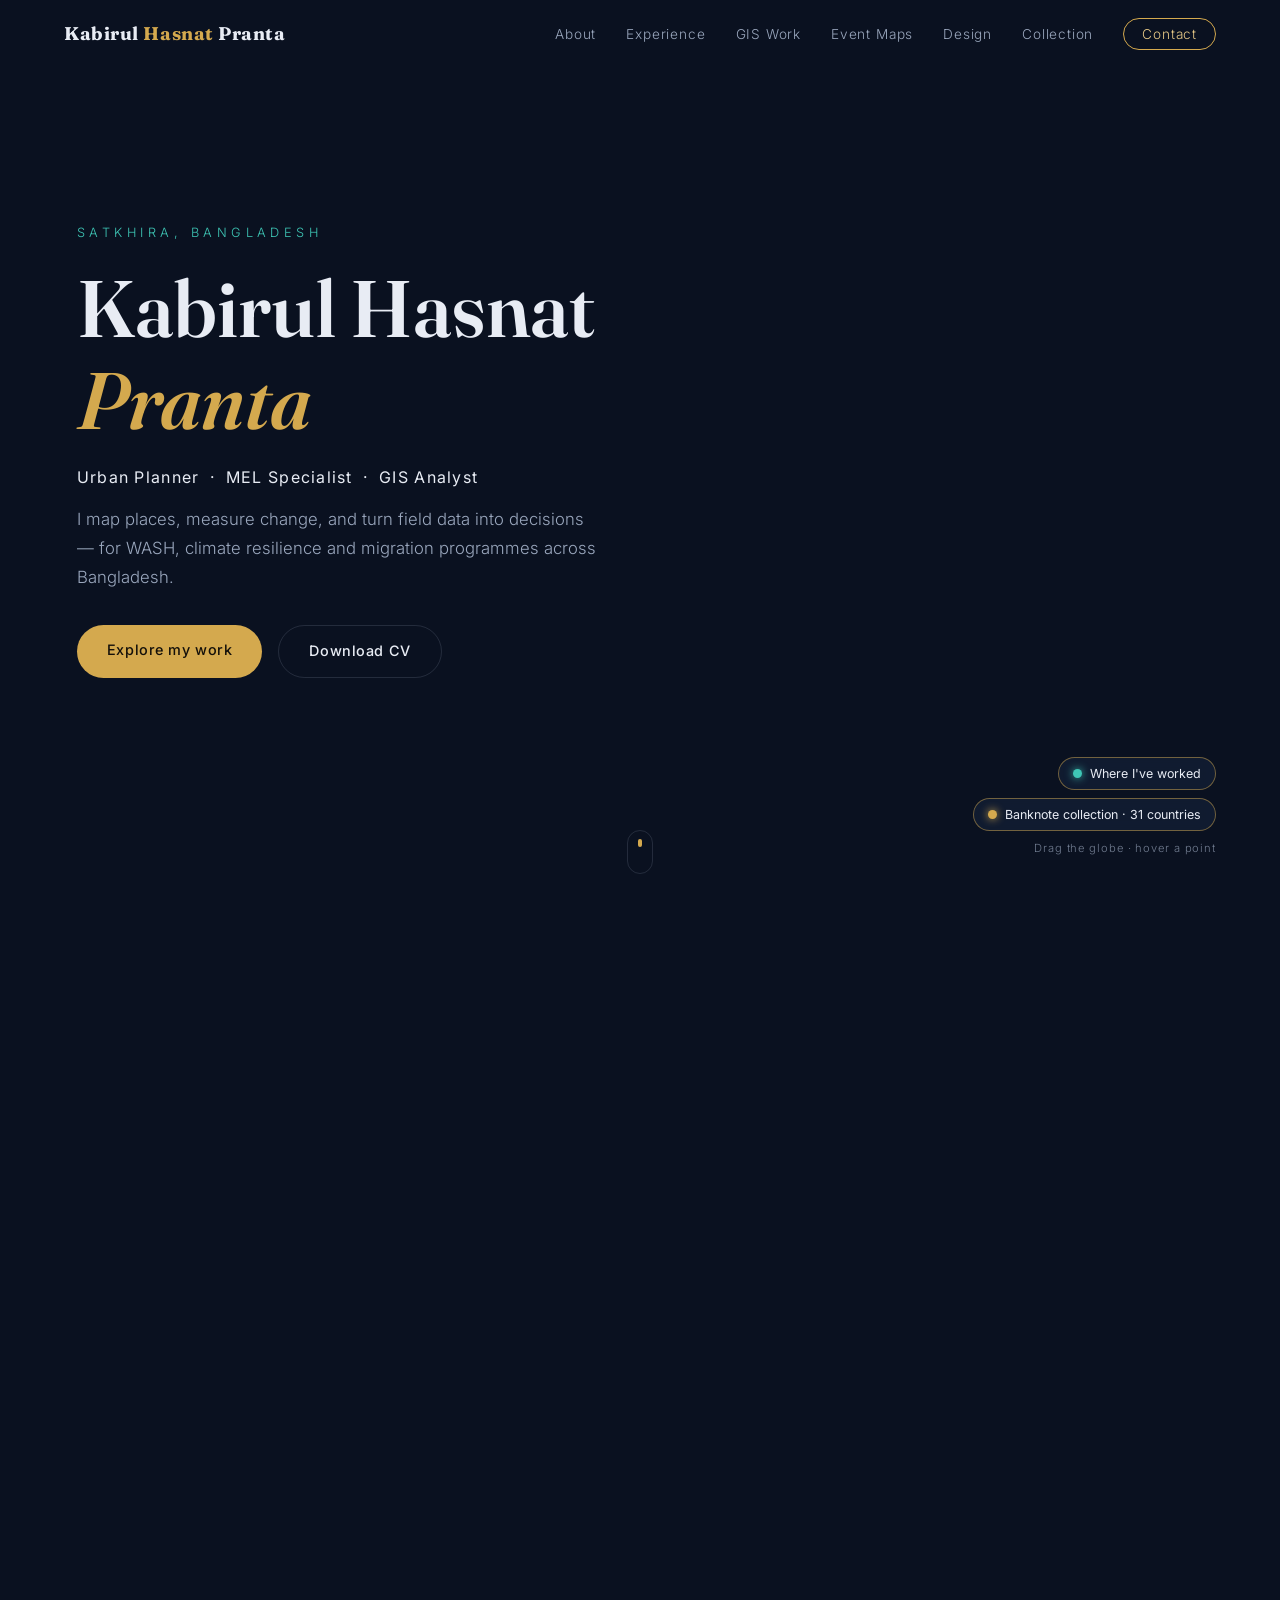
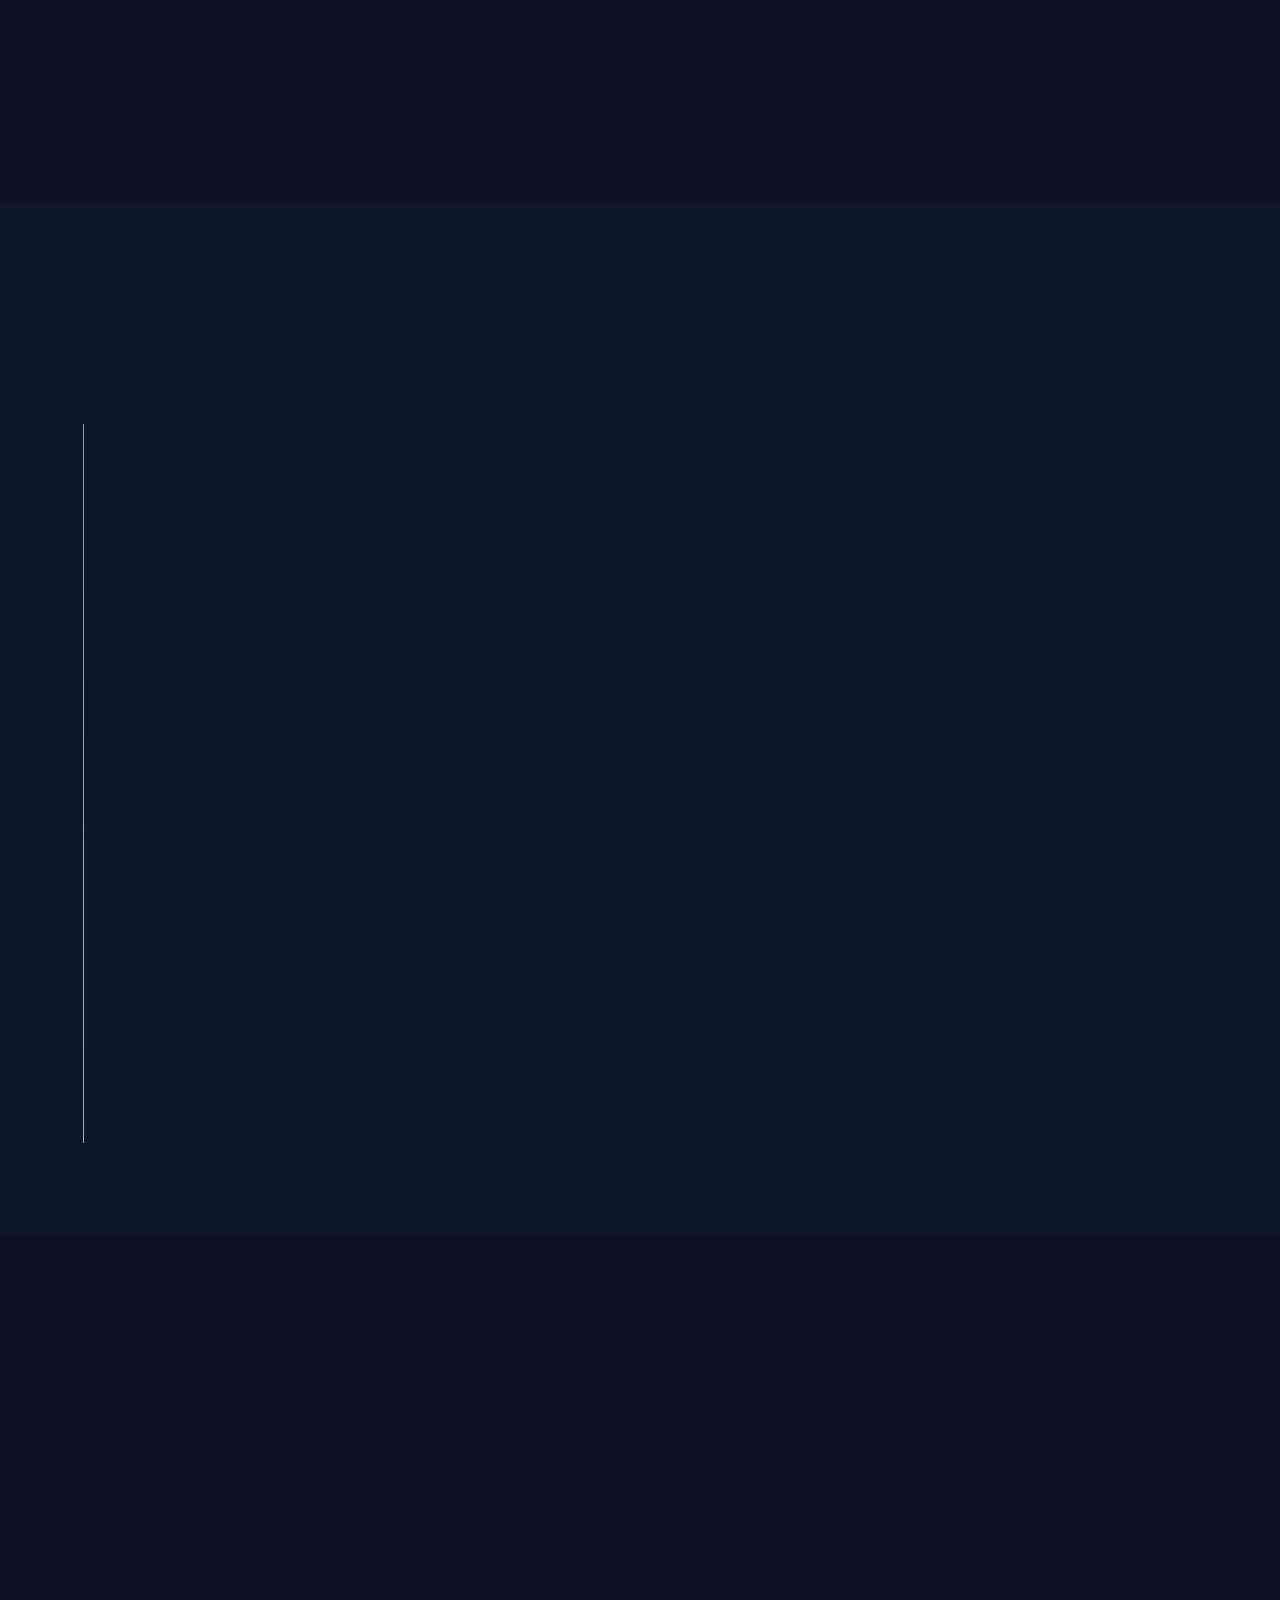
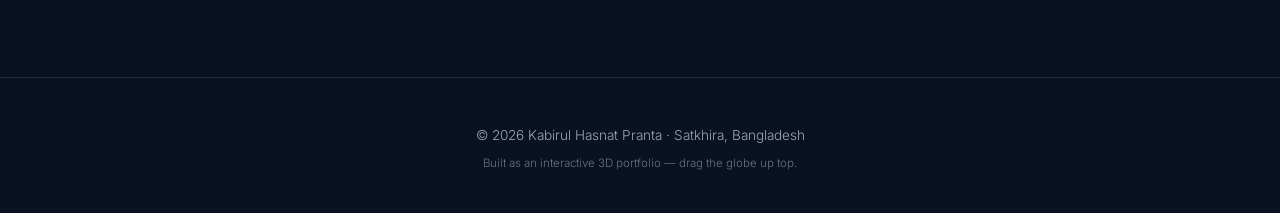
==== commit d4d77fee: "Convert GIS, event maps and design sections to teaser cards with subpages; update phone number Co-Au" ====
--- a/index.html
+++ b/index.html
@@ -21,9 +21,9 @@
   <ul id="nav-links">
     <li><a href="#about">About</a></li>
     <li><a href="#experience">Experience</a></li>
-    <li><a href="#gis">GIS Work</a></li>
-    <li><a href="#eventmaps">Event Maps</a></li>
-    <li><a href="#design">Design</a></li>
+    <li><a href="gis.html">GIS Work</a></li>
+    <li><a href="event-maps.html">Event Maps</a></li>
+    <li><a href="design.html">Design</a></li>
     <li><a href="collection.html">Collection</a></li>
     <li><a href="#contact" class="nav-cta">Contact</a></li>
   </ul>
@@ -134,53 +134,58 @@
   </div>
 </section>
 
-<!-- ============ GIS ============ -->
+<!-- ============ GIS TEASER ============ -->
 <section id="gis" class="section">
-  <div class="section-head reveal">
-    <p class="section-kicker">03 — GIS &amp; Spatial Analysis</p>
-    <h2>Maps that answer questions</h2>
-    <p class="section-sub">A selection of cartographic and analytical work — from programme activity mapping to
-    storm-surge vulnerability modelling.</p>
-  </div>
-
-  <div class="featured-project reveal">
-    <div class="featured-text">
-      <h3>Cyclone shelter access &amp; storm-surge vulnerability</h3>
-      <p class="featured-loc">Khontakata Union, Sarankhola Upazila, Bagerhat</p>
-      <p>A full spatial vulnerability study of a coastal union on the edge of the Sundarbans: terrain elevation
-      modelling, storm-surge inundation scenarios at 4&nbsp;m and 6&nbsp;m, physical and building vulnerability
-      indices (PVI/BVI), and cyclone shelter service-area analysis identifying served, unserved and overserved
-      communities.</p>
-      <p class="featured-tools">ArcGIS · elevation modelling · service area analysis · risk indexing</p>
-    </div>
-    <div class="featured-gallery" id="featured-gis"></div>
-  </div>
-
-  <div class="gallery-grid" id="gis-grid"></div>
-</section>
-
-<!-- ============ EVENT MAPS ============ -->
+  <div class="collection-teaser reveal">
+    <div class="teaser-text">
+      <p class="section-kicker">03 — GIS &amp; Spatial Analysis</p>
+      <h2>Maps that answer questions</h2>
+      <p class="section-sub">Twelve maps of cartographic and analytical work — programme activity coverage, and a
+      featured <strong>storm-surge vulnerability study</strong> of a coastal union on the edge of the Sundarbans:
+      elevation modelling, inundation scenarios, risk indices and cyclone shelter service areas.</p>
+      <a class="btn btn-primary teaser-btn" href="gis.html">View the maps →</a>
+    </div>
+    <a class="teaser-visual" href="gis.html" aria-label="View GIS work">
+      <img src="assets/img/gis/thumb/Shyamnagar.jpg" alt="Activity coverage map, Shyamnagar and the Sundarbans" loading="lazy">
+      <span class="teaser-visual-label">Shyamnagar &amp; the Sundarbans · activity coverage</span>
+    </a>
+  </div>
+</section>
+
+<!-- ============ EVENT MAPS TEASER ============ -->
 <section id="eventmaps" class="section section-alt">
-  <div class="section-head reveal">
-    <p class="section-kicker">04 — Freelance Event Maps</p>
-    <h2>Cartography for a global clientele</h2>
-    <p class="section-sub">As a freelancer on Fiverr I completed <strong>25+ event map commissions — every one rated
-    five stars</strong> — turning venue sketches and site plans into clear, festival-ready maps for clients in the
-    United States and beyond.</p>
-  </div>
-  <div class="gallery-grid gallery-wide" id="event-grid"></div>
-  <p class="section-note reveal">Selected client work shown with identifying details as delivered. Freelance services returning soon.</p>
-</section>
-
-<!-- ============ DESIGN ============ -->
+  <div class="collection-teaser teaser-flip reveal">
+    <div class="teaser-text">
+      <p class="section-kicker">04 — Freelance Event Maps</p>
+      <h2>Cartography for a global clientele</h2>
+      <p class="section-sub">As a freelancer on Fiverr I completed <strong>25+ event map commissions — every one
+      rated five stars</strong> — turning venue sketches and site plans into clear, festival-ready maps for clients
+      in the United States and beyond.</p>
+      <a class="btn btn-primary teaser-btn" href="event-maps.html">See client work →</a>
+    </div>
+    <a class="teaser-visual" href="event-maps.html" aria-label="See event maps">
+      <img src="assets/img/event/thumb/7fe45255-a83f-4f7c-90f2-ee856b70003a.jpg" alt="Festival site map commission" loading="lazy">
+      <span class="teaser-visual-label">Festival site map · Fiverr client, USA</span>
+    </a>
+  </div>
+</section>
+
+<!-- ============ DESIGN TEASER ============ -->
 <section id="design" class="section">
-  <div class="section-head reveal">
-    <p class="section-kicker">05 — Design for Development</p>
-    <h2>Communication that reaches the field</h2>
-    <p class="section-sub">Banners, posters and event material designed in Adobe Illustrator, Photoshop and InDesign
-    for programme events and campaigns.</p>
-  </div>
-  <div class="gallery-grid gallery-design" id="design-grid"></div>
+  <div class="collection-teaser reveal">
+    <div class="teaser-text">
+      <p class="section-kicker">05 — Design for Development</p>
+      <h2>Communication that reaches the field</h2>
+      <p class="section-sub">Banners, posters and event material designed in <strong>Adobe Illustrator, Photoshop
+      and InDesign</strong> for programme events and campaigns — including work for the WaterAid–Swisscontact
+      consortium.</p>
+      <a class="btn btn-primary teaser-btn" href="design.html">Browse designs →</a>
+    </div>
+    <a class="teaser-visual" href="design.html" aria-label="Browse design work">
+      <img src="assets/img/design/thumb/News.jpg" alt="News bulletin design" loading="lazy">
+      <span class="teaser-visual-label">Programme event &amp; campaign material</span>
+    </a>
+  </div>
 </section>
 
 <!-- ============ REPORTS ============ -->
@@ -243,9 +248,9 @@
       <span class="contact-label">Email</span>
       <span class="contact-value">hasnatpranta@gmail.com</span>
     </a>
-    <a class="contact-card" href="tel:+8801743644442">
+    <a class="contact-card" href="tel:+8801627081889">
       <span class="contact-label">Phone / WhatsApp</span>
-      <span class="contact-value">+880 1743 644442</span>
+      <span class="contact-value">+880 1627 081889</span>
     </a>
     <a class="contact-card" href="assets/files/Kabirul_Hasnat_Pranta_CV.pdf" download>
       <span class="contact-label">Curriculum Vitae</span>
--- a/css/style.css
+++ b/css/style.css
@@ -259,6 +259,11 @@
   background: var(--panel); border: 1px solid var(--line); border-radius: 20px; padding: 46px;
 }
 .teaser-btn { margin-top: 26px; }
+.teaser-flip .teaser-text { order: 2; }
+.teaser-flip .teaser-visual { order: 1; }
+.teaser-text h2 { font-size: clamp(1.7rem, 3.4vw, 2.4rem); margin-bottom: 6px; }
+.teaser-text .section-sub { margin-top: 10px; }
+.h2-small { font-size: clamp(1.5rem, 3vw, 2rem); }
 .teaser-visual { position: relative; display: block; border-radius: 14px; overflow: hidden; border: 1px solid var(--line); }
 .teaser-visual img { width: 100%; aspect-ratio: 4/3; object-fit: cover; transition: transform .5s ease; }
 .teaser-visual:hover img { transform: scale(1.04); }
@@ -376,6 +381,8 @@
   .report-cards { gap: 14px; }
   .report-card { padding: 24px; }
   .collection-teaser { grid-template-columns: 1fr; padding: 26px; gap: 26px; }
+  .collection-teaser .teaser-text { order: 1; }
+  .collection-teaser .teaser-visual { order: 2; }
   .subpage-head { padding-top: 104px; }
   .collage-group summary { padding: 18px 18px; }
   .collage-group .gallery-grid { padding: 0 18px 18px; }
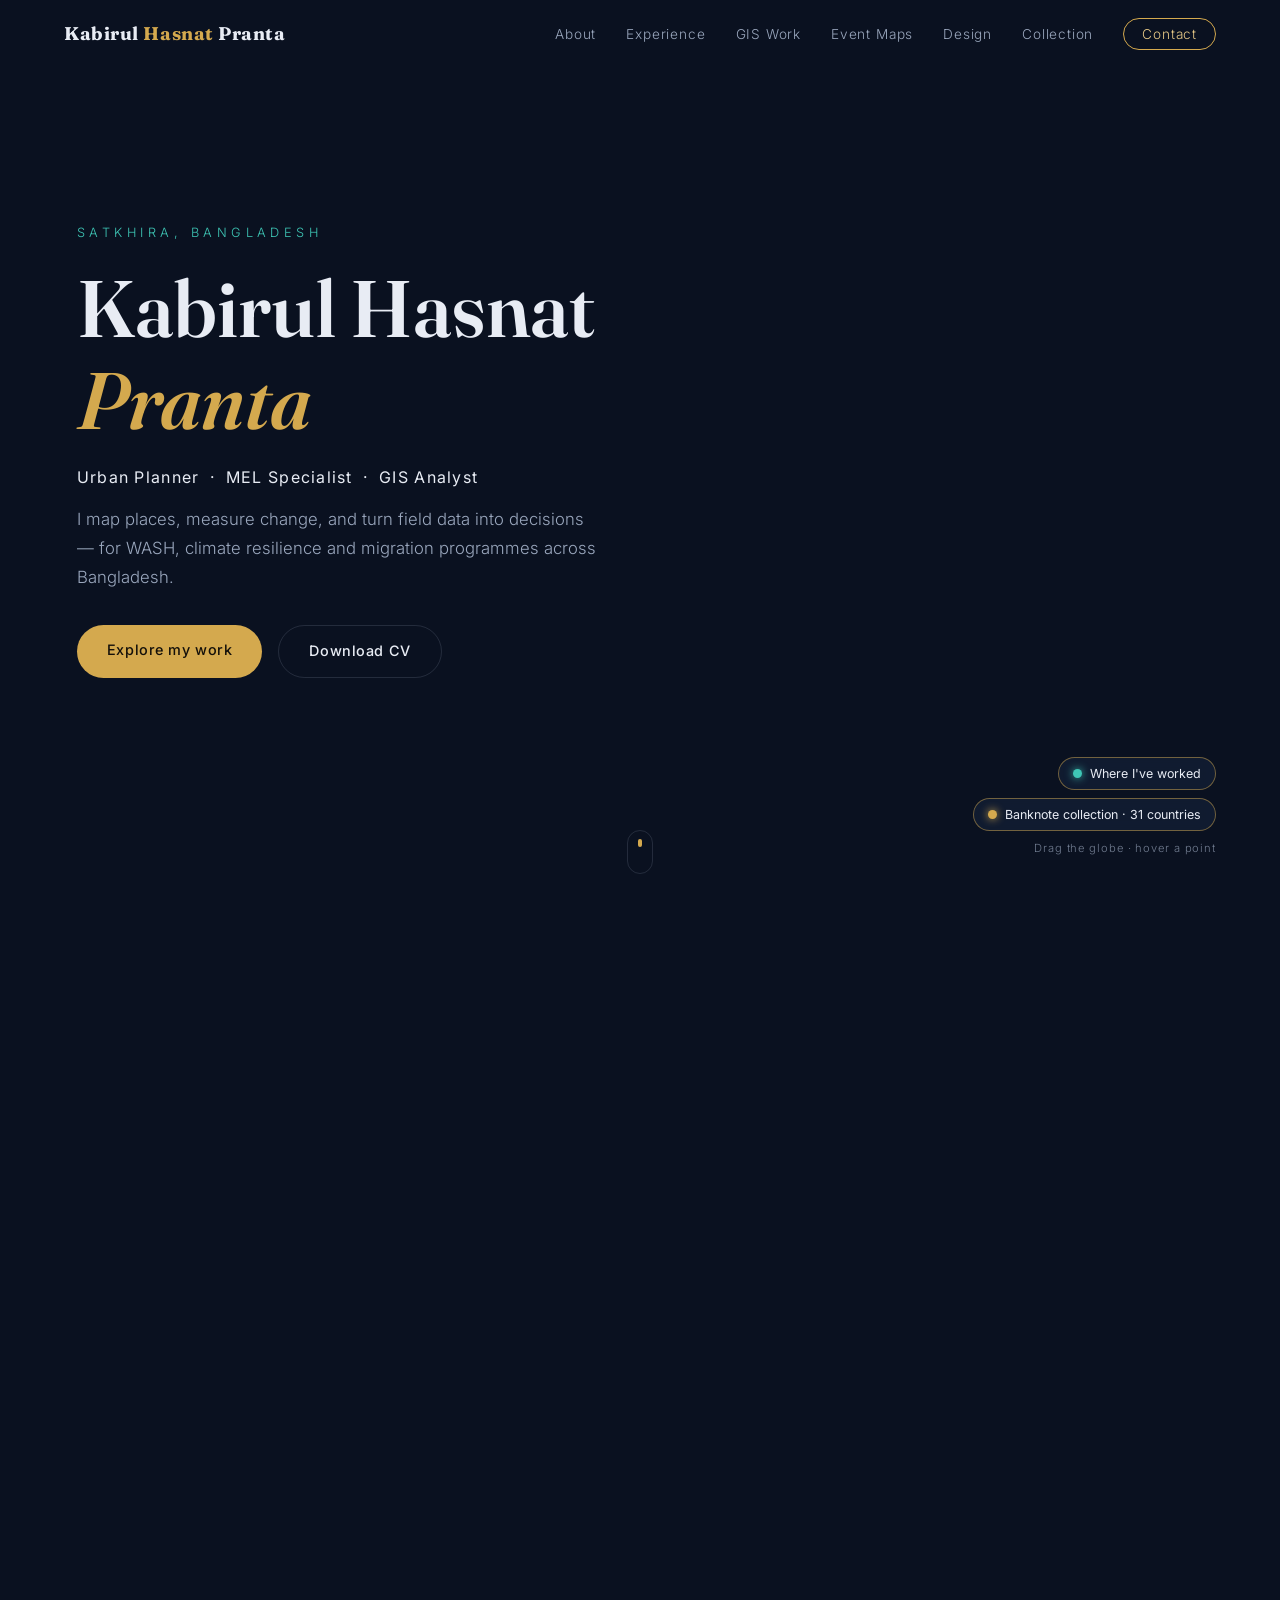
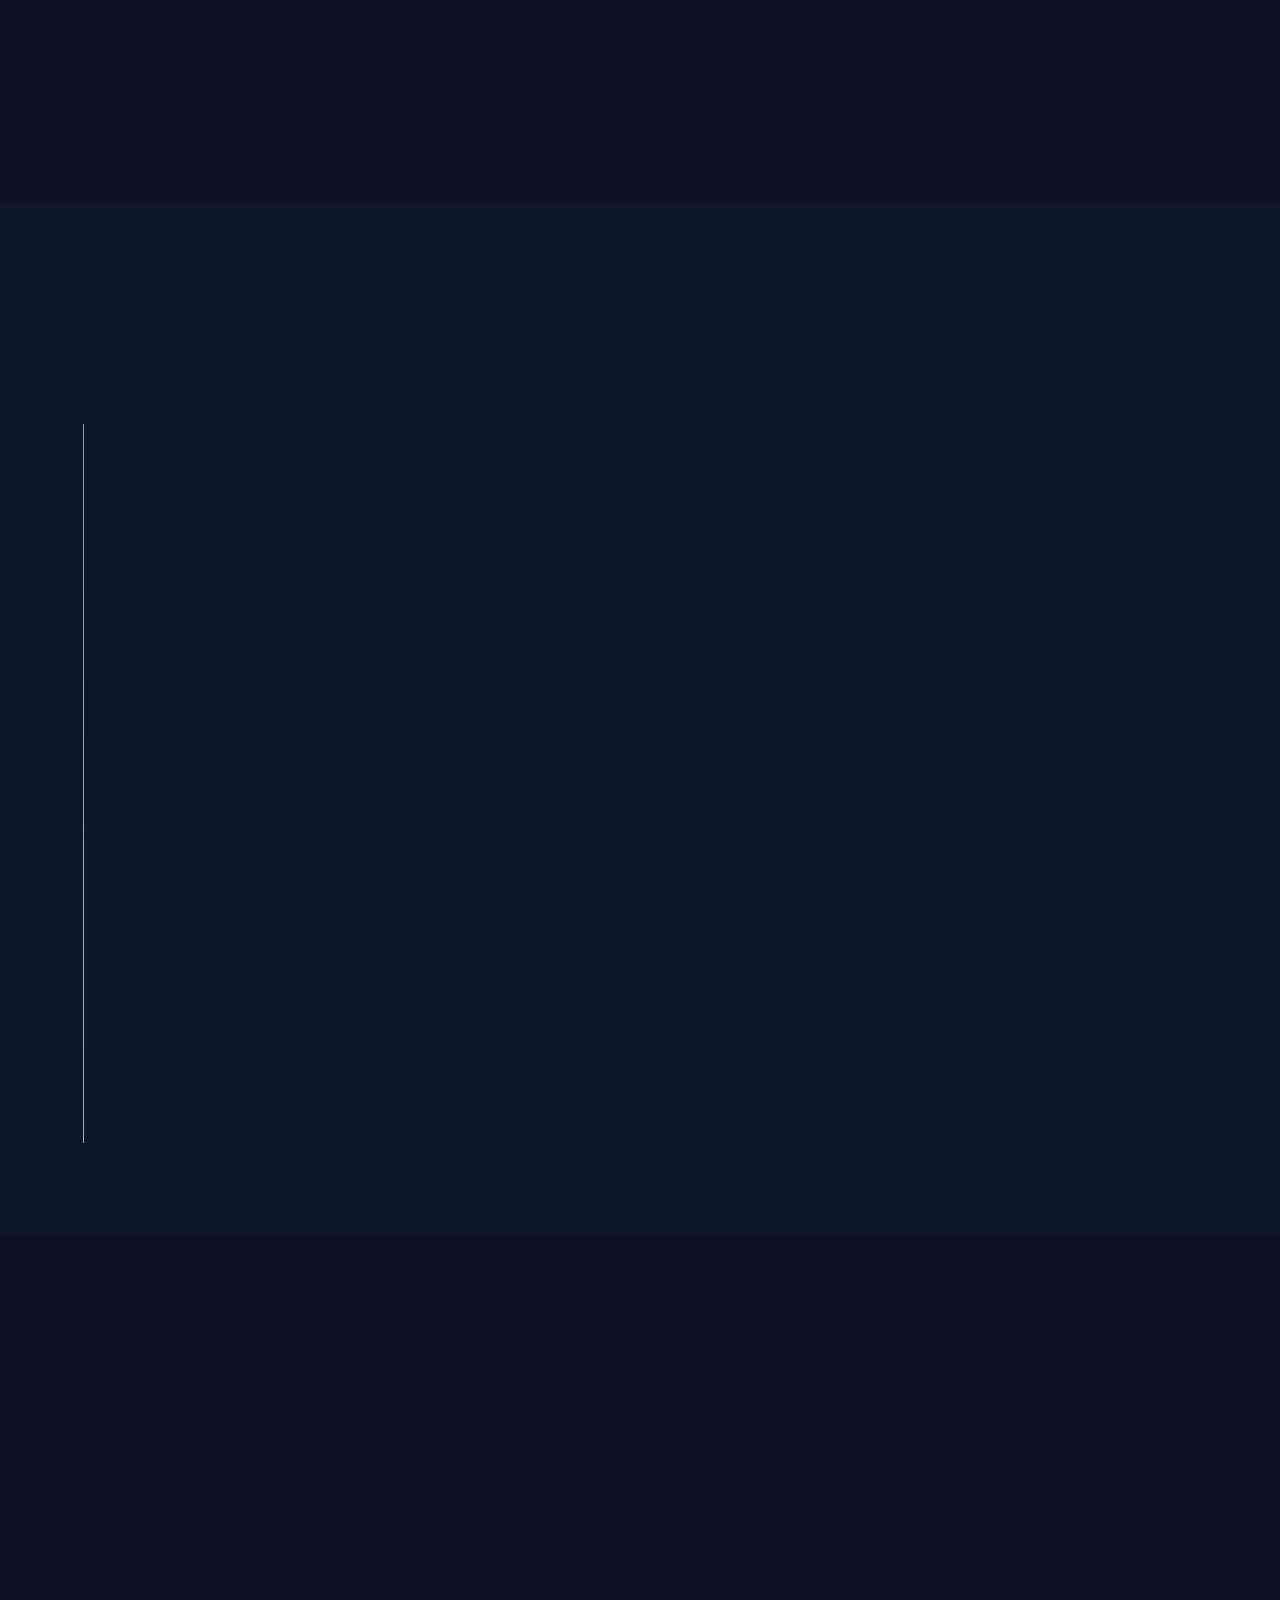
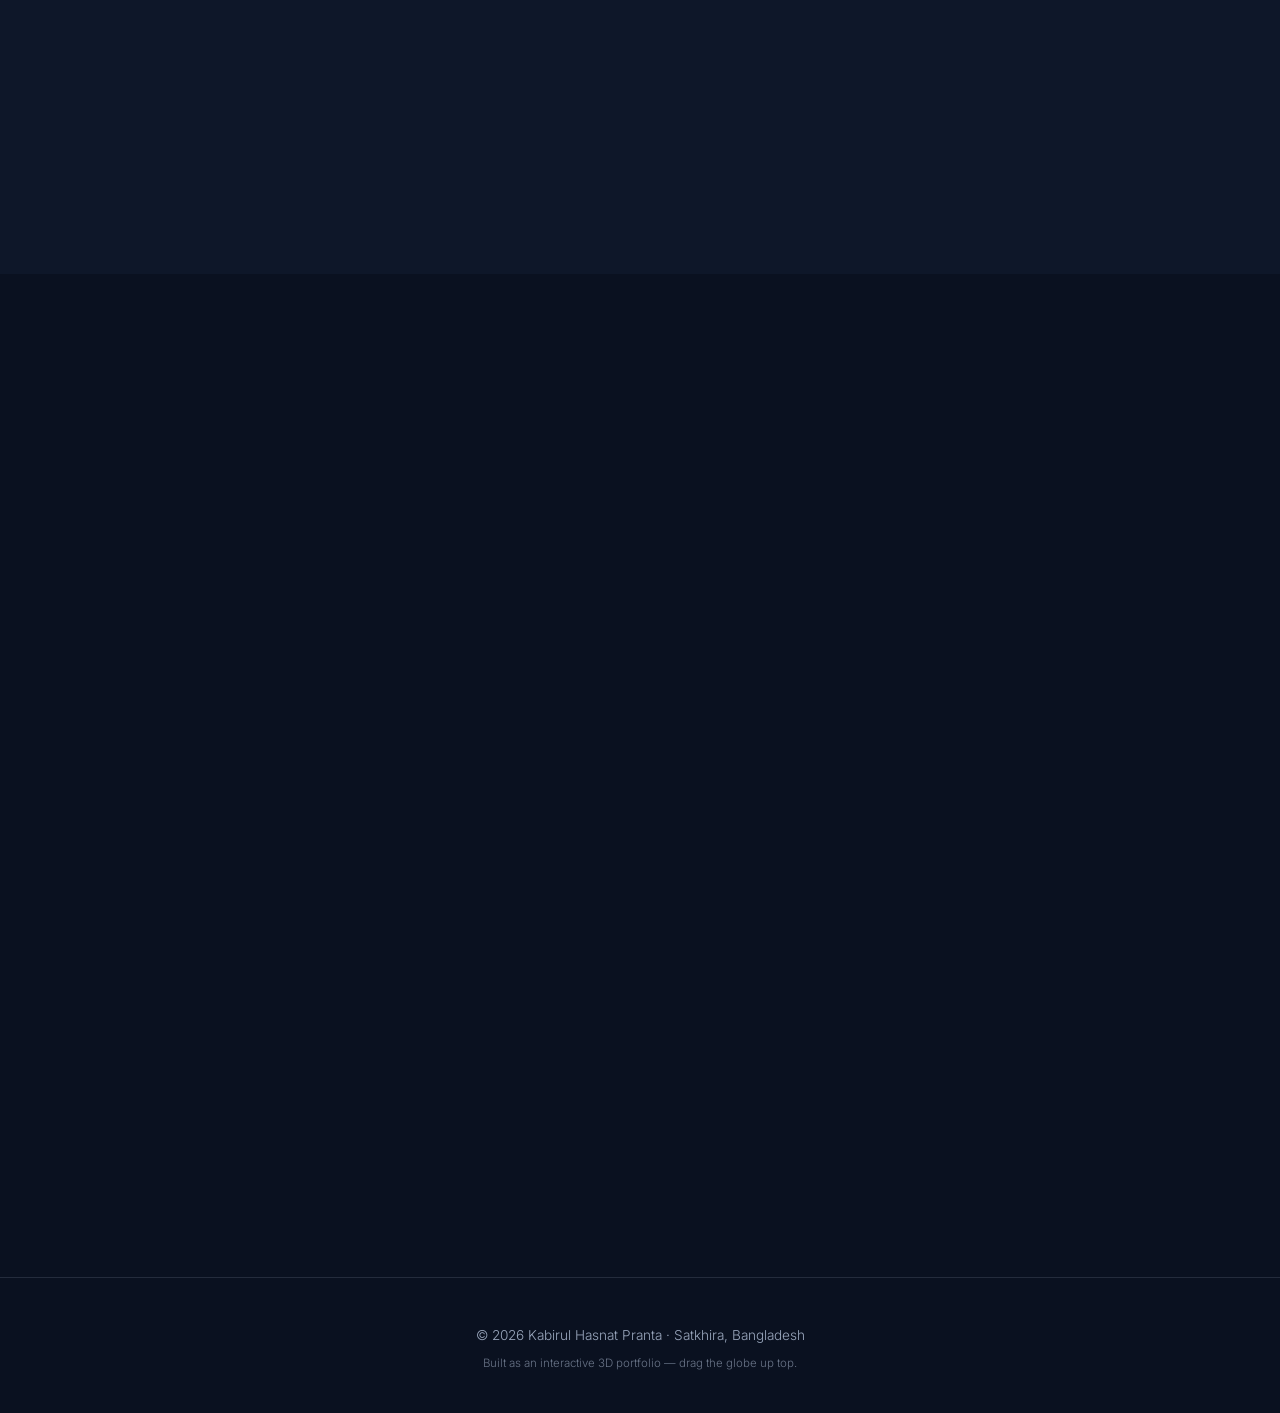
==== commit e0cbc836: "Tighten vertical spacing between teaser sections Co-Authored-By: Claude Fable 5 <noreply@anthropic.c" ====
--- a/index.html
+++ b/index.html
@@ -135,7 +135,7 @@
 </section>
 
 <!-- ============ GIS TEASER ============ -->
-<section id="gis" class="section">
+<section id="gis" class="section section-teaser">
   <div class="collection-teaser reveal">
     <div class="teaser-text">
       <p class="section-kicker">03 — GIS &amp; Spatial Analysis</p>
@@ -153,7 +153,7 @@
 </section>
 
 <!-- ============ EVENT MAPS TEASER ============ -->
-<section id="eventmaps" class="section section-alt">
+<section id="eventmaps" class="section section-alt section-teaser">
   <div class="collection-teaser teaser-flip reveal">
     <div class="teaser-text">
       <p class="section-kicker">04 — Freelance Event Maps</p>
@@ -171,7 +171,7 @@
 </section>
 
 <!-- ============ DESIGN TEASER ============ -->
-<section id="design" class="section">
+<section id="design" class="section section-teaser">
   <div class="collection-teaser reveal">
     <div class="teaser-text">
       <p class="section-kicker">05 — Design for Development</p>
@@ -218,7 +218,7 @@
 </section>
 
 <!-- ============ COLLECTION TEASER ============ -->
-<section id="collection" class="section collection-section">
+<section id="collection" class="section collection-section section-teaser">
   <div class="collection-teaser reveal">
     <div class="teaser-text">
       <p class="section-kicker">07 — Beyond Work</p>
--- a/css/style.css
+++ b/css/style.css
@@ -135,6 +135,7 @@
 
 /* ============ SECTIONS ============ */
 .section { padding: 88px 6vw; max-width: 1300px; margin: 0 auto; }
+.section-teaser { padding-top: 38px; padding-bottom: 38px; }
 .section-alt { position: relative; }
 .section-alt::before {
   content: ""; position: absolute; inset: 0; background: var(--bg-alt);
@@ -369,6 +370,7 @@
   .globe-hint { display: none; }
   .scroll-cue { display: none; }
   .section { padding: 54px 6vw; }
+  .section-teaser { padding-top: 20px; padding-bottom: 20px; }
   .section-head { margin-bottom: 30px; }
   .gallery-grid, .gallery-wide, .gallery-design, .gallery-collages { grid-template-columns: repeat(2, 1fr); gap: 12px; }
   .featured-gallery { grid-template-columns: repeat(2, 1fr); }
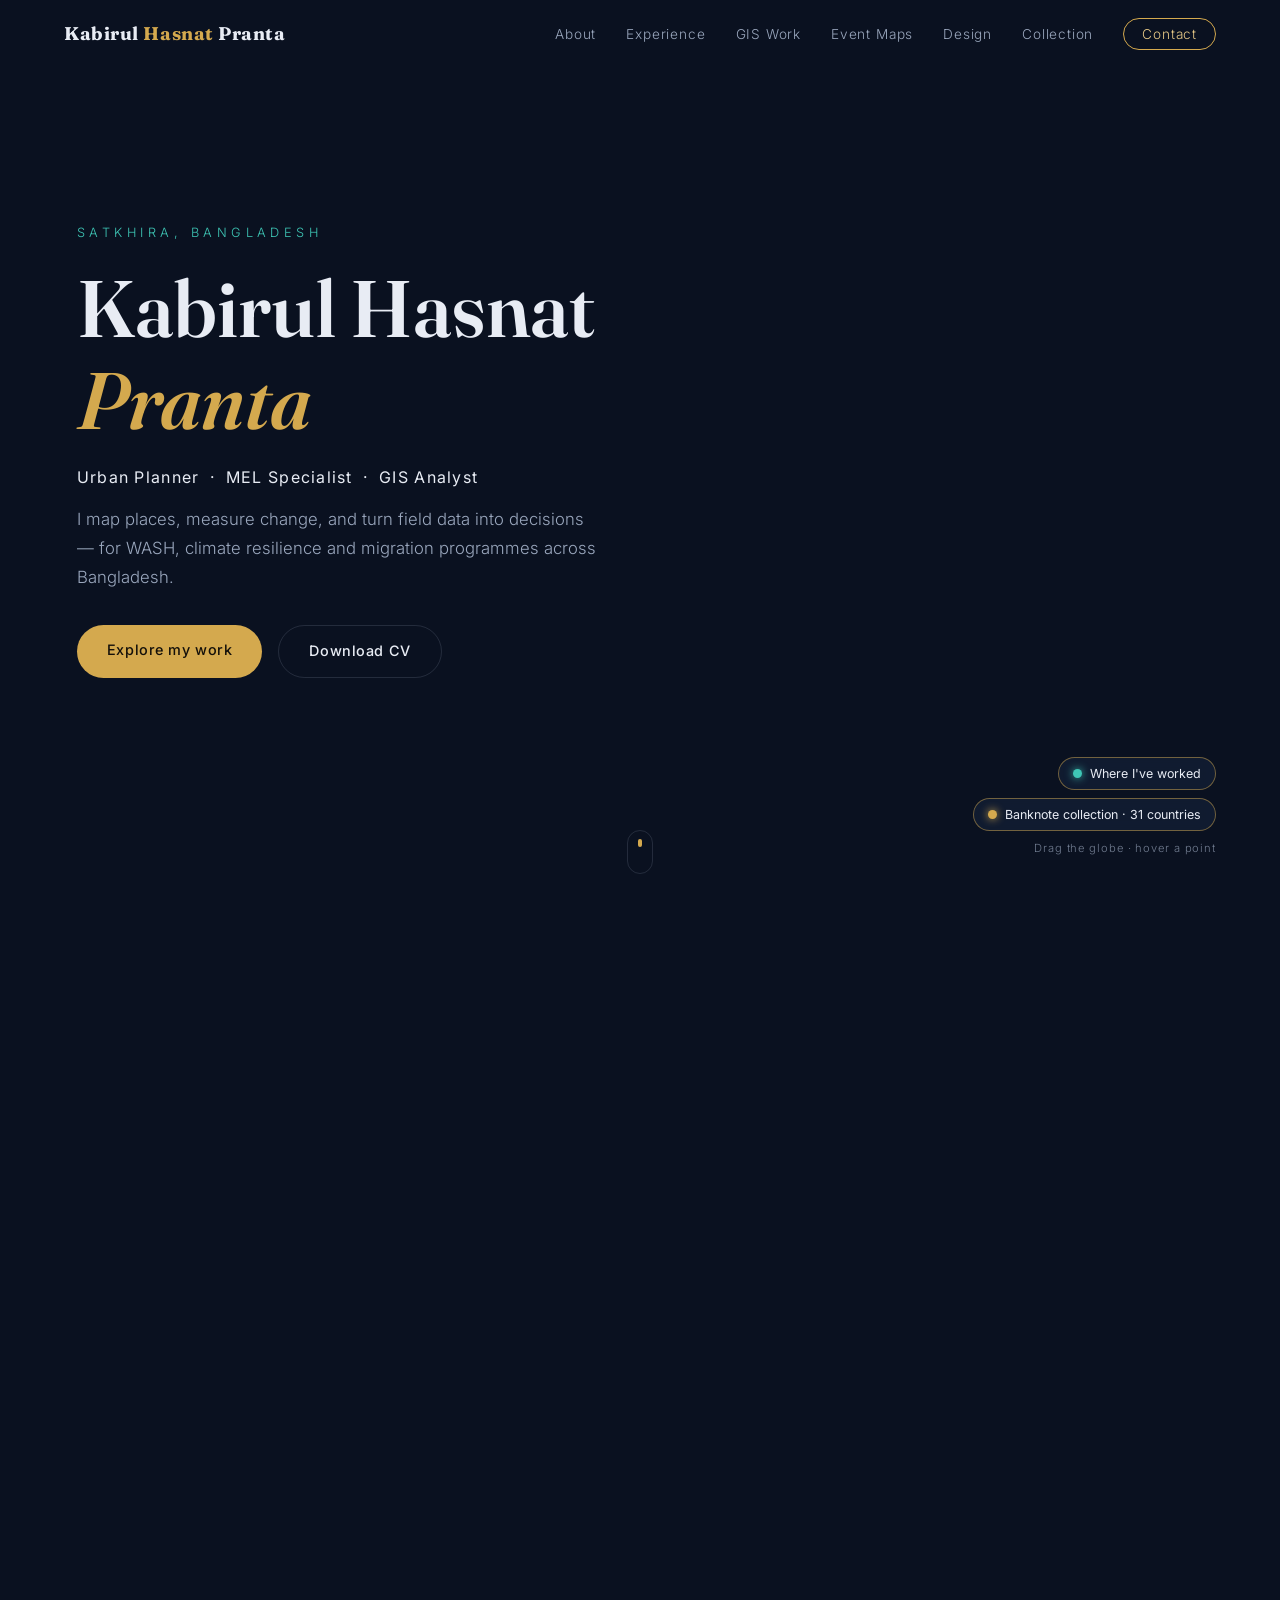
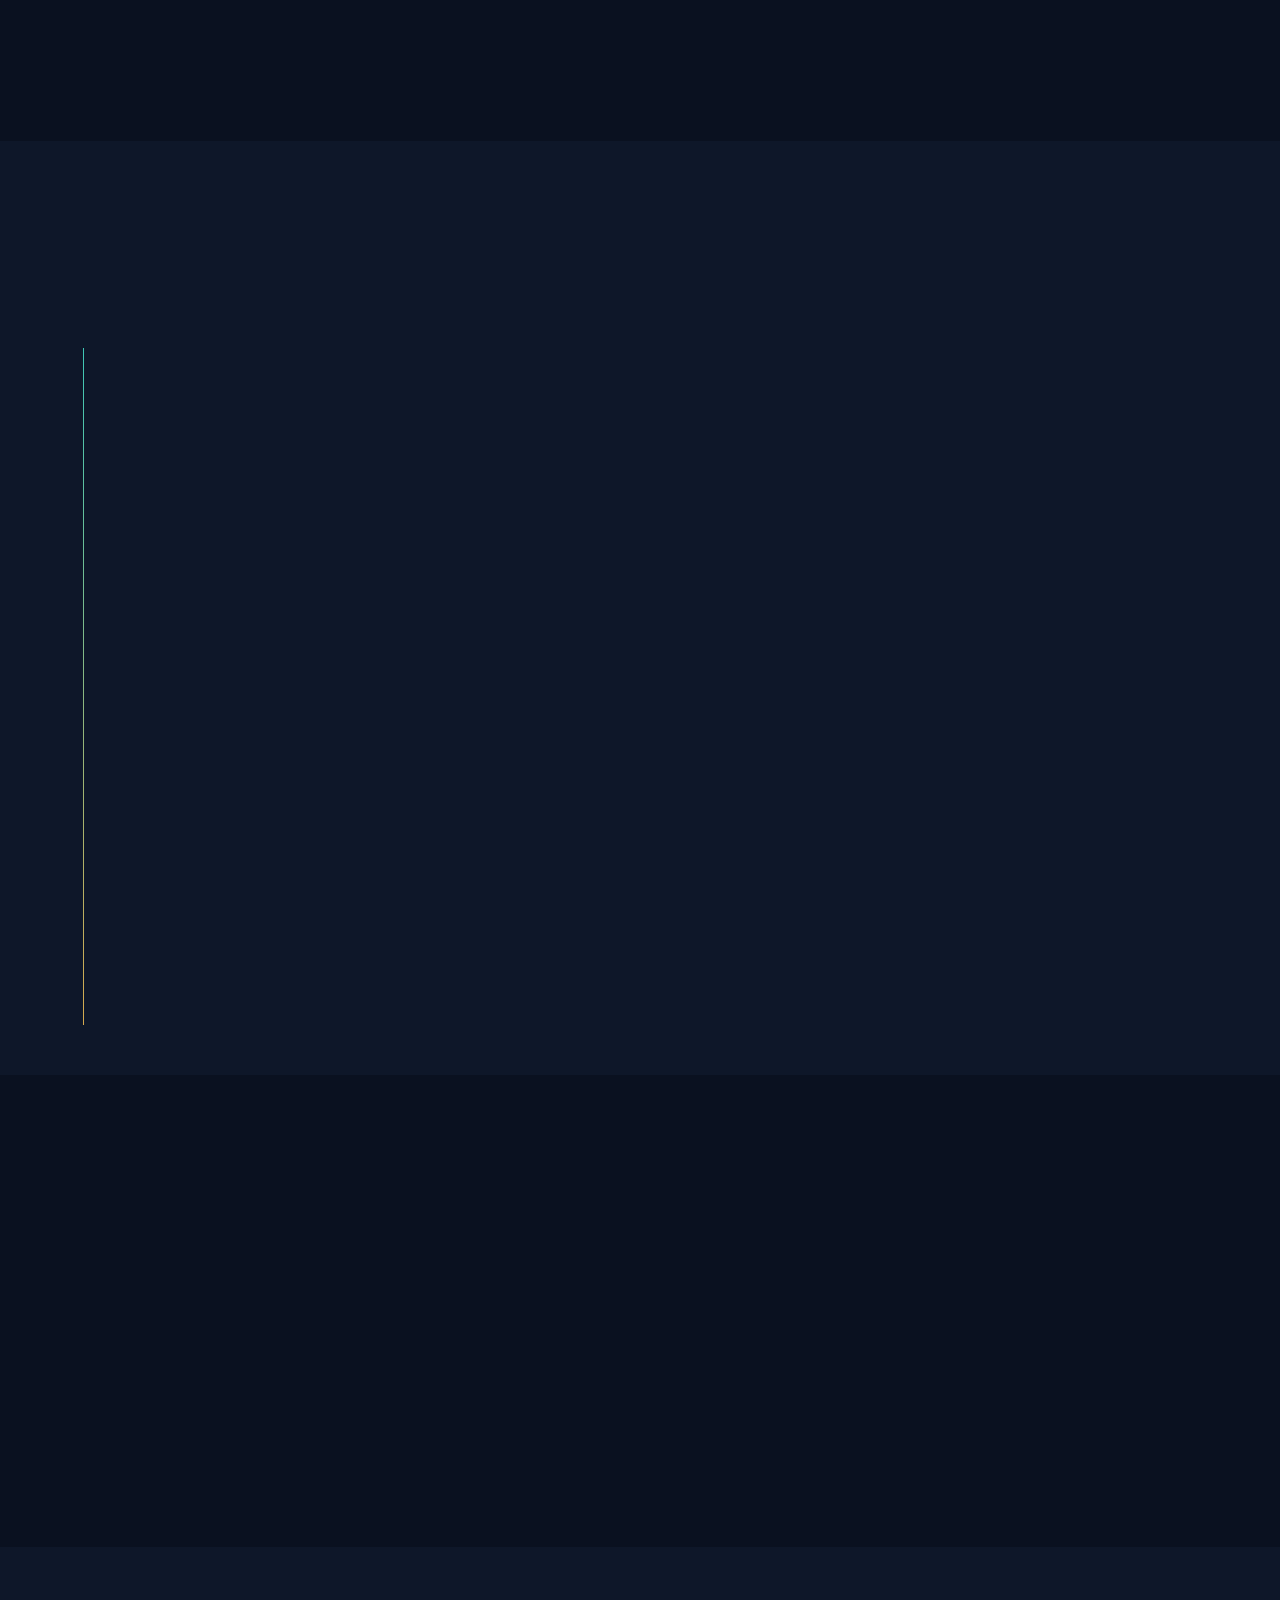
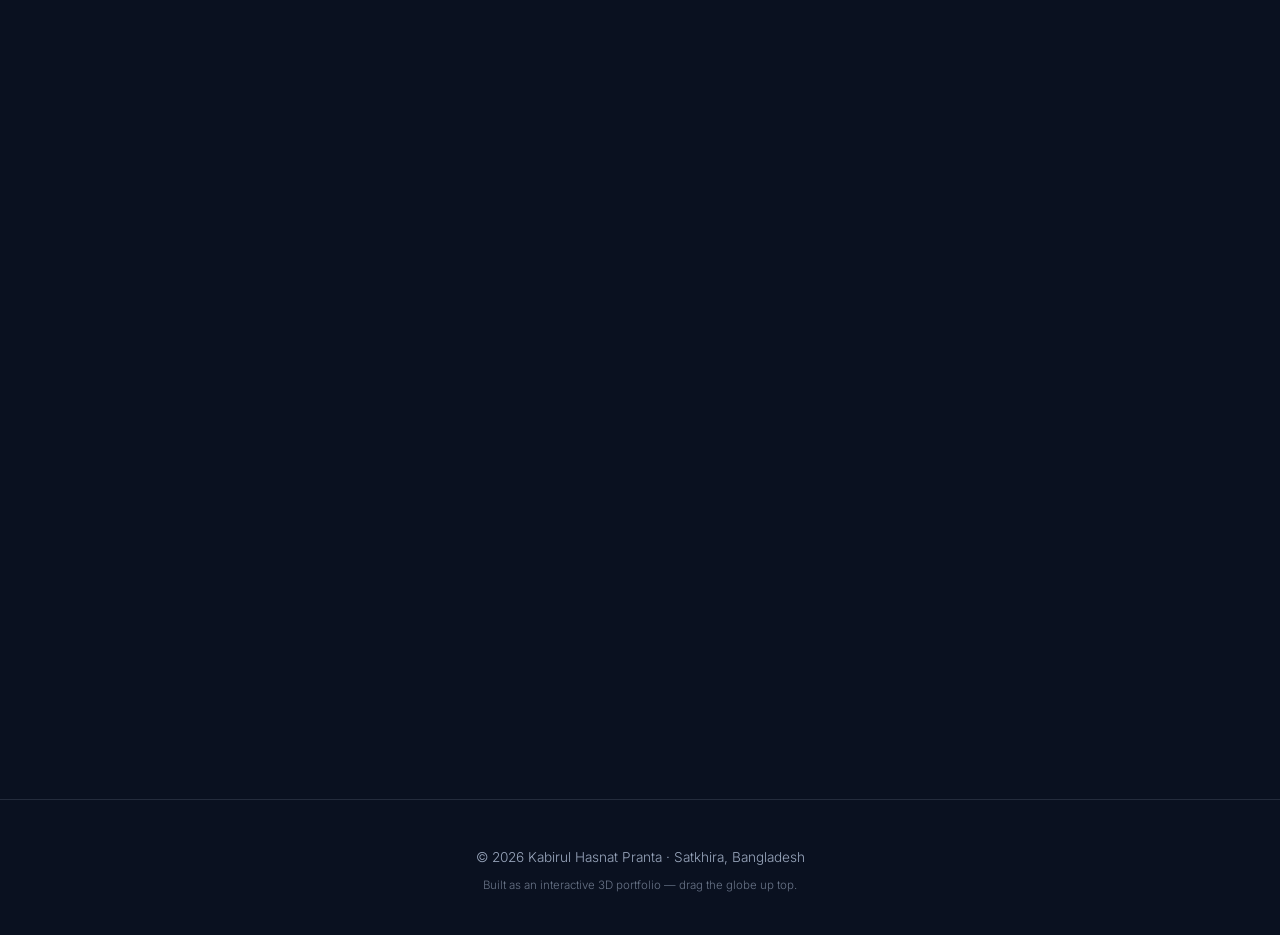
==== commit 3b958f7c: "Add Open Graph thumbnail image and social share meta tags Co-Authored-By: Claude Fable 5 <noreply@an" ====
--- a/index.html
+++ b/index.html
@@ -5,6 +5,17 @@
 <meta name="viewport" content="width=device-width, initial-scale=1.0">
 <title>Kabirul Hasnat Pranta — Urban Planner · MEL Specialist · GIS Analyst</title>
 <meta name="description" content="Portfolio of Kabirul Hasnat Pranta — urban planner and MEL specialist working in WASH, climate change and migration. GIS mapping, data visualization, event map design and a world banknote collection.">
+<meta property="og:type" content="website">
+<meta property="og:url" content="https://hasnatpranta.github.io/">
+<meta property="og:title" content="Kabirul Hasnat Pranta — Urban Planner · MEL Specialist · GIS Analyst">
+<meta property="og:description" content="Portfolio of Kabirul Hasnat Pranta — urban planner and MEL specialist working in WASH, climate change and migration. GIS mapping, data visualization, event map design and a world banknote collection.">
+<meta property="og:image" content="https://hasnatpranta.github.io/assets/img/thumbnail.png">
+<meta property="og:image:width" content="1200">
+<meta property="og:image:height" content="630">
+<meta name="twitter:card" content="summary_large_image">
+<meta name="twitter:title" content="Kabirul Hasnat Pranta — Urban Planner · MEL Specialist · GIS Analyst">
+<meta name="twitter:description" content="Portfolio of Kabirul Hasnat Pranta — urban planner and MEL specialist working in WASH, climate change and migration.">
+<meta name="twitter:image" content="https://hasnatpranta.github.io/assets/img/thumbnail.png">
 <link rel="preconnect" href="https://fonts.googleapis.com">
 <link rel="preconnect" href="https://fonts.gstatic.com" crossorigin>
 <link href="https://fonts.googleapis.com/css2?family=Fraunces:opsz,wght@9..144,400;9..144,600;9..144,700&family=Inter:wght@300;400;500;600&display=swap" rel="stylesheet">
--- a/css/style.css
+++ b/css/style.css
@@ -134,8 +134,8 @@
 @keyframes cue { 0% { transform: translateY(0); opacity: 1; } 70% { transform: translateY(16px); opacity: 0; } 100% { opacity: 0; } }
 
 /* ============ SECTIONS ============ */
-.section { padding: 88px 6vw; max-width: 1300px; margin: 0 auto; }
-.section-teaser { padding-top: 38px; padding-bottom: 38px; }
+.section { padding: 72px 6vw 44px; max-width: 1300px; margin: 0 auto; }
+.section-teaser { padding-top: 22px; padding-bottom: 22px; }
 .section-alt { position: relative; }
 .section-alt::before {
   content: ""; position: absolute; inset: 0; background: var(--bg-alt);
@@ -184,6 +184,7 @@
   background: linear-gradient(var(--teal), var(--gold));
 }
 .timeline-item { position: relative; padding: 0 0 46px 34px; }
+.timeline-item:last-child { padding-bottom: 4px; }
 .timeline-item::before {
   content: ""; position: absolute; left: -30px; top: 6px; width: 13px; height: 13px;
   border-radius: 50%; background: var(--bg); border: 2.5px solid var(--teal);
@@ -256,8 +257,8 @@
 
 /* Home-page teaser */
 .collection-teaser {
-  display: grid; grid-template-columns: 1.1fr 1fr; gap: 50px; align-items: center;
-  background: var(--panel); border: 1px solid var(--line); border-radius: 20px; padding: 46px;
+  display: grid; grid-template-columns: 1.1fr 1fr; gap: 40px; align-items: center;
+  background: var(--panel); border: 1px solid var(--line); border-radius: 20px; padding: 32px 36px;
 }
 .teaser-btn { margin-top: 26px; }
 .teaser-flip .teaser-text { order: 2; }
@@ -369,8 +370,8 @@
   }
   .globe-hint { display: none; }
   .scroll-cue { display: none; }
-  .section { padding: 54px 6vw; }
-  .section-teaser { padding-top: 20px; padding-bottom: 20px; }
+  .section { padding: 46px 6vw 32px; }
+  .section-teaser { padding-top: 12px; padding-bottom: 12px; }
   .section-head { margin-bottom: 30px; }
   .gallery-grid, .gallery-wide, .gallery-design, .gallery-collages { grid-template-columns: repeat(2, 1fr); gap: 12px; }
   .featured-gallery { grid-template-columns: repeat(2, 1fr); }
@@ -382,7 +383,7 @@
   .timeline-item { padding-bottom: 34px; }
   .report-cards { gap: 14px; }
   .report-card { padding: 24px; }
-  .collection-teaser { grid-template-columns: 1fr; padding: 26px; gap: 26px; }
+  .collection-teaser { grid-template-columns: 1fr; padding: 20px; gap: 20px; }
   .collection-teaser .teaser-text { order: 1; }
   .collection-teaser .teaser-visual { order: 2; }
   .subpage-head { padding-top: 104px; }
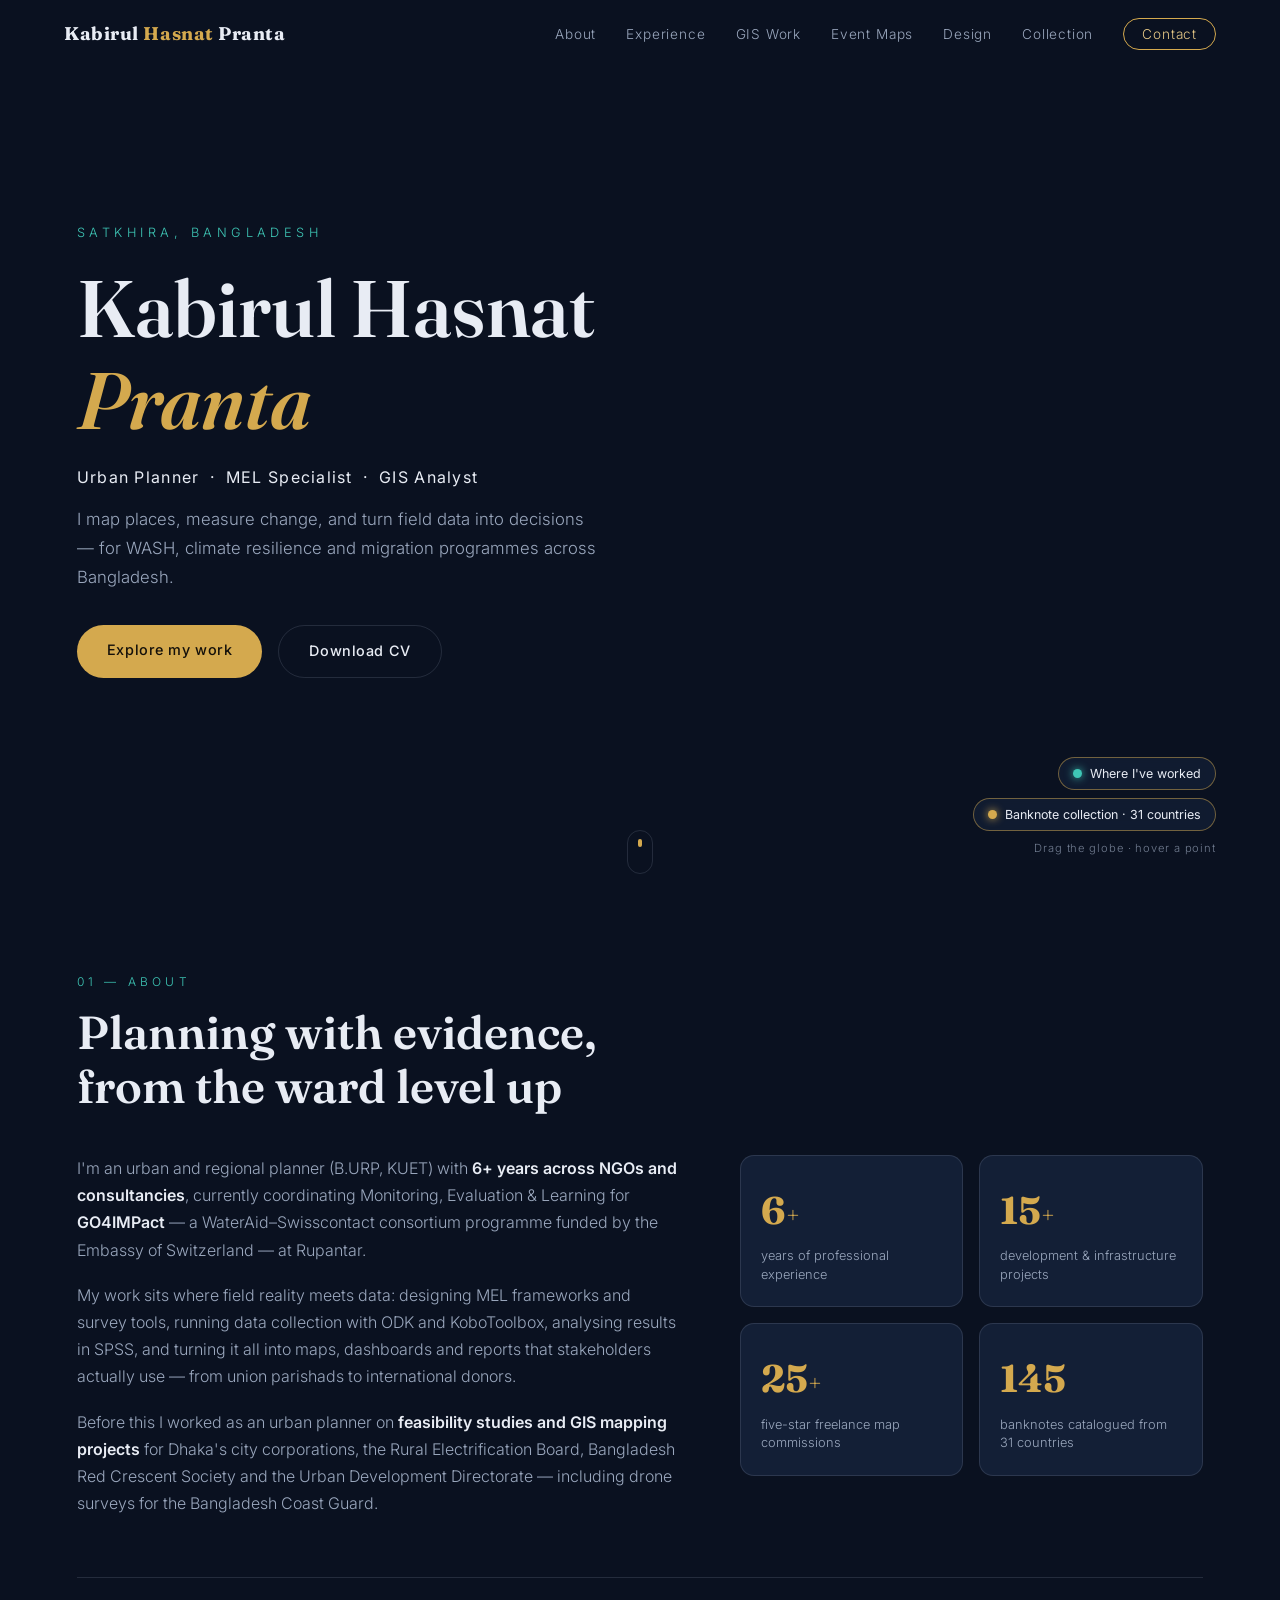
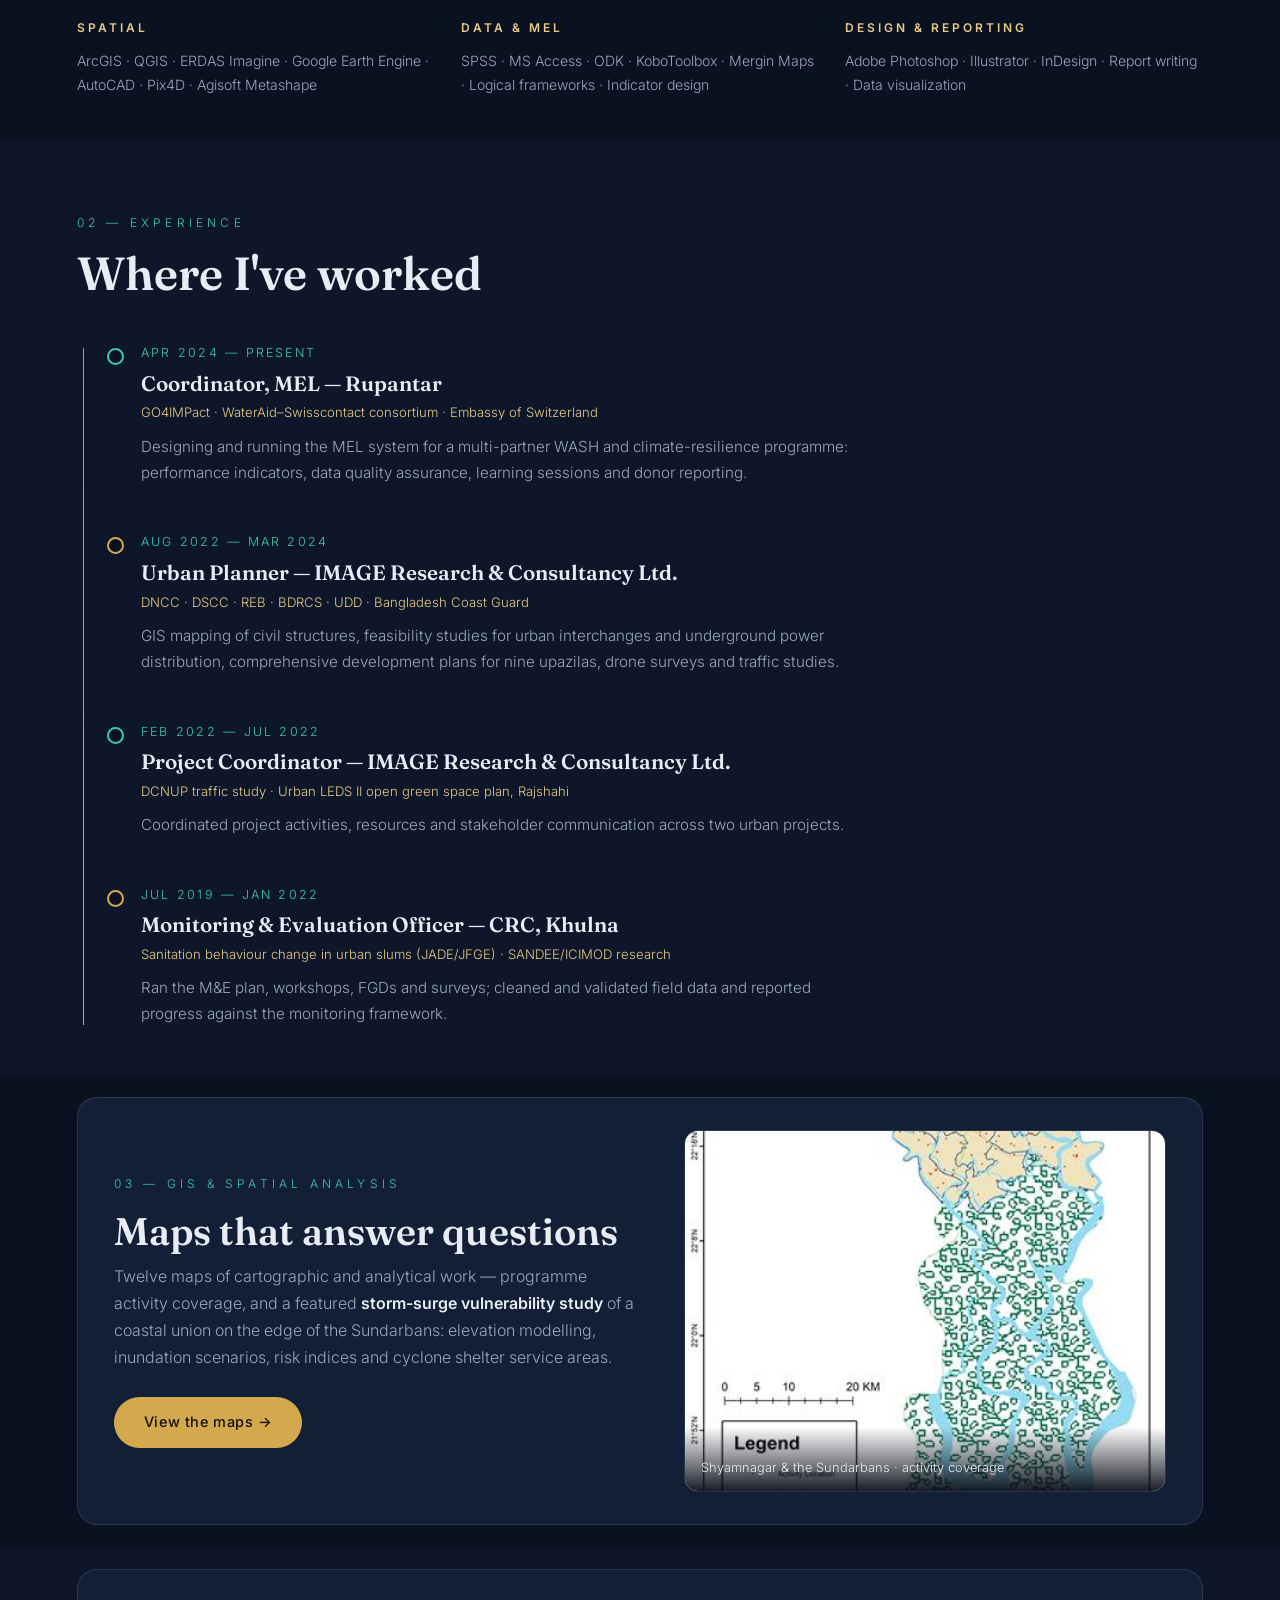
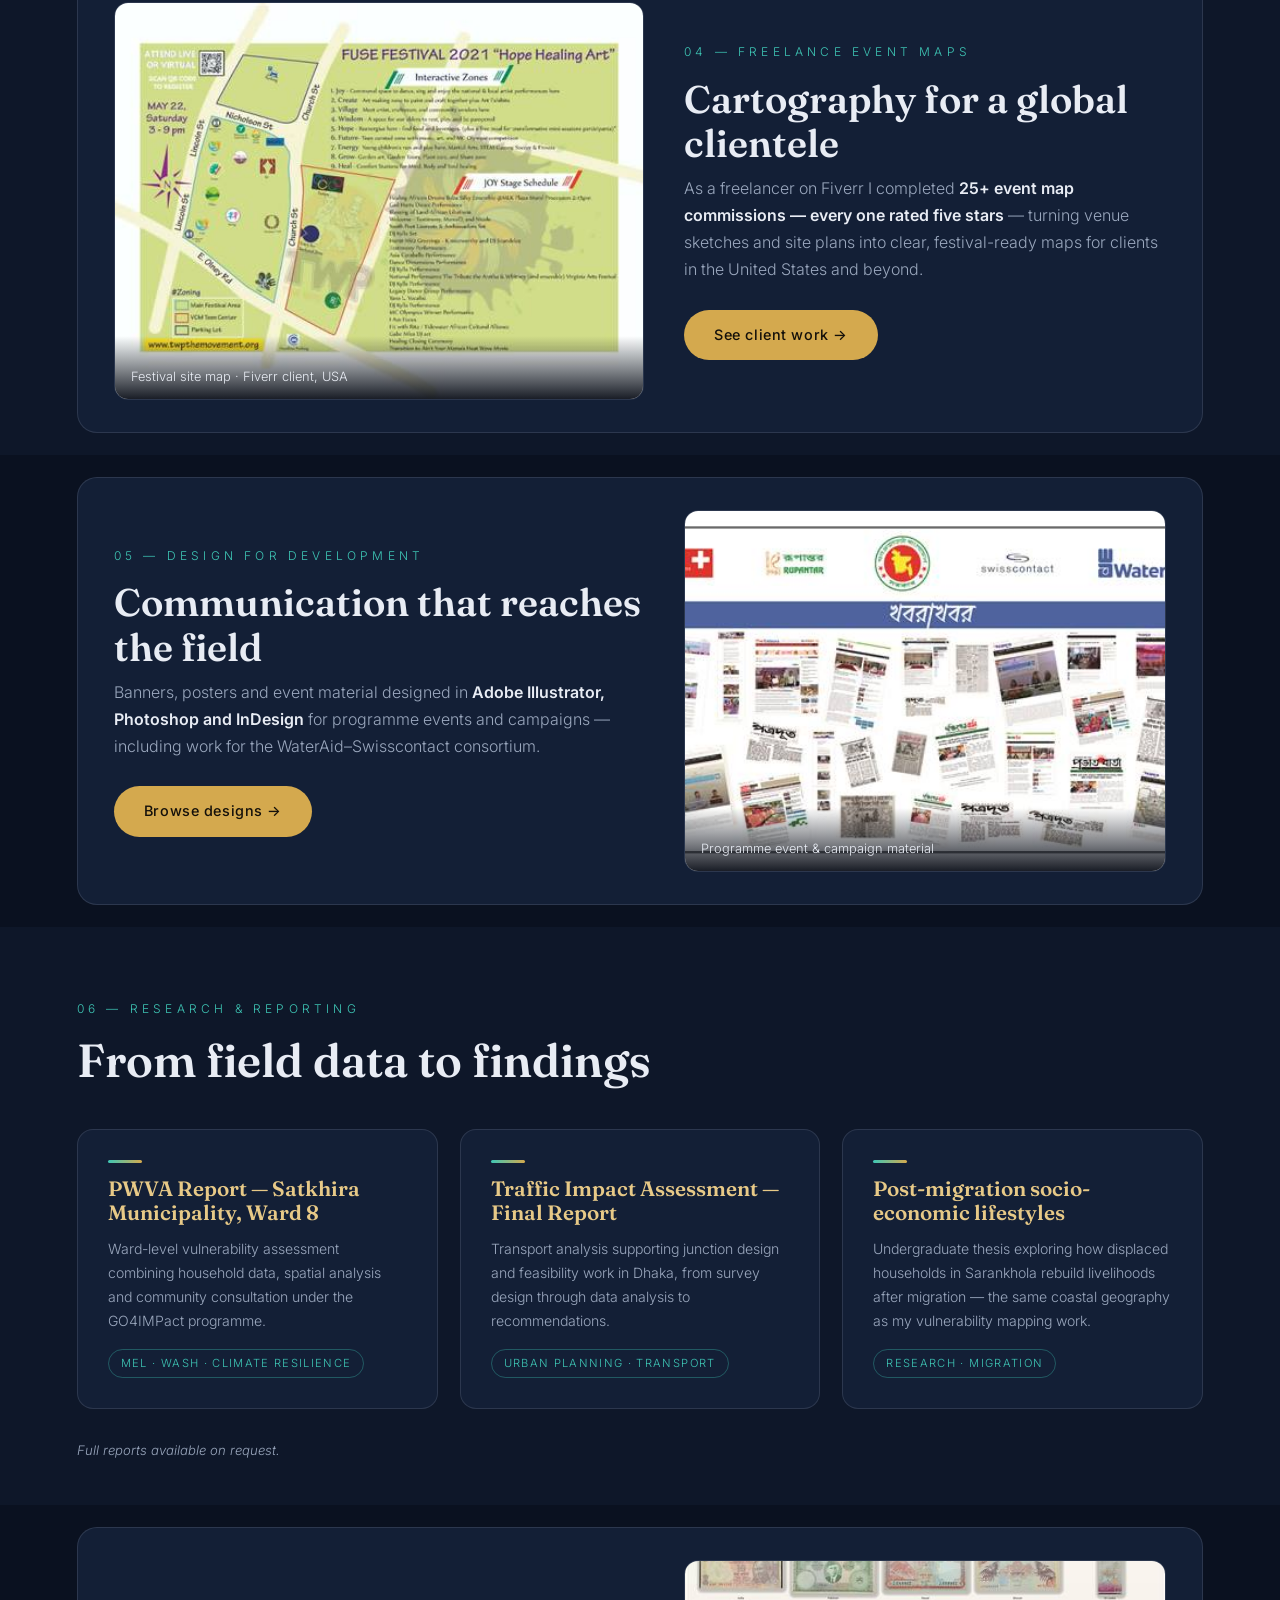
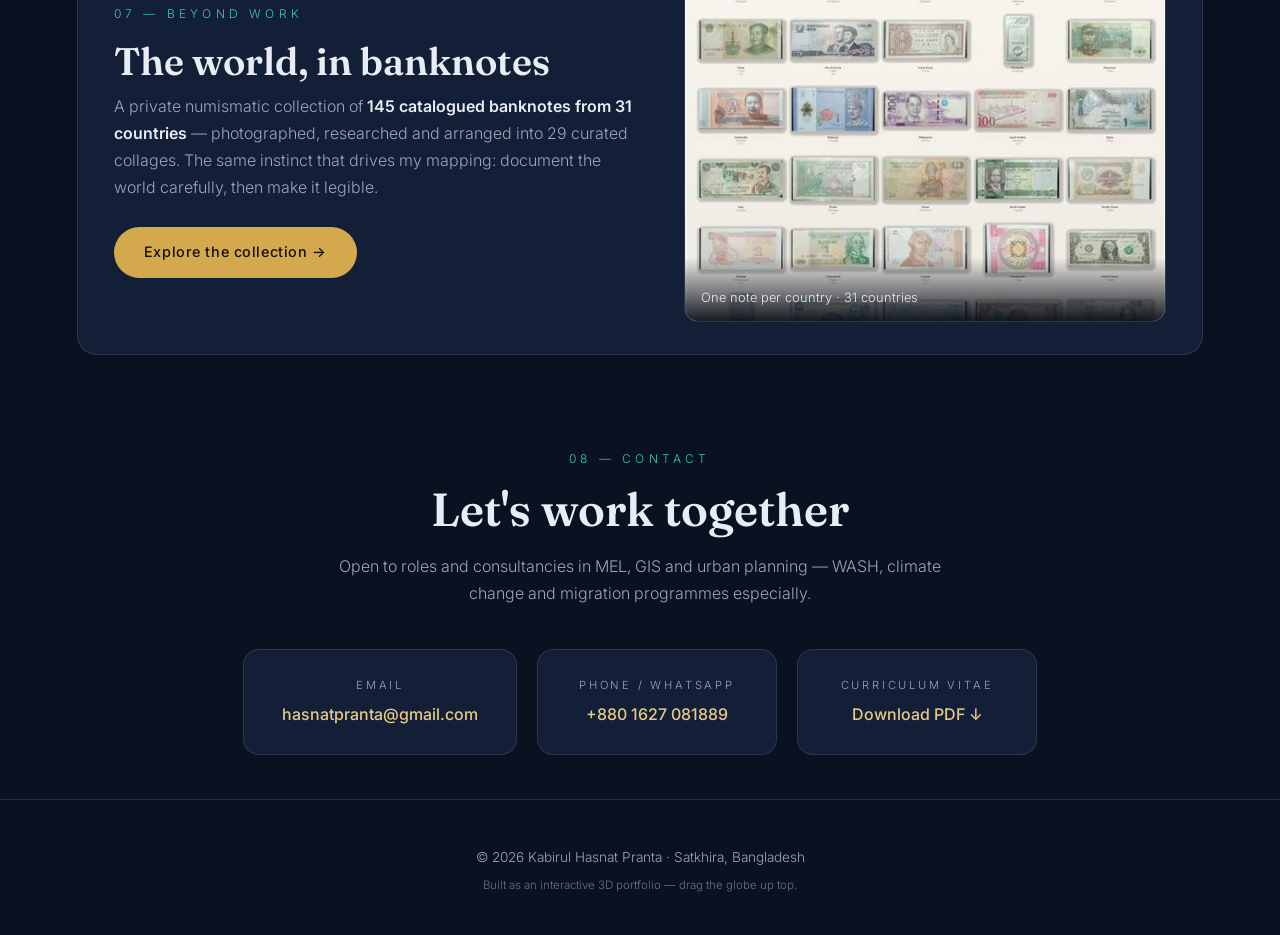
==== commit 2e9549e3: "Open pages immediately instead of waiting on the database Every page waited for 14 Supabase queries " ====
--- a/index.html
+++ b/index.html
@@ -22,7 +22,7 @@
 <link rel="stylesheet" href="css/style.css">
 <link rel="icon" href="data:image/svg+xml,<svg xmlns='http://www.w3.org/2000/svg' viewBox='0 0 100 100'><text y='0.9em' font-size='90'>🌏</text></svg>">
 </head>
-<body>
+<body data-page="home">
 
 <div id="progress-bar"></div>
 
@@ -289,7 +289,7 @@
 </div>
 
 <script type="importmap">
-{ "imports": { "three": "https://cdn.jsdelivr.net/npm/three@0.160.0/build/three.module.js" } }
+{ "imports": { "three": "https://cdn.jsdelivr.net/npm/three@0.160.0/build/three.module.min.js" } }
 </script>
 <script type="module" src="js/main.js"></script>
 </body>
